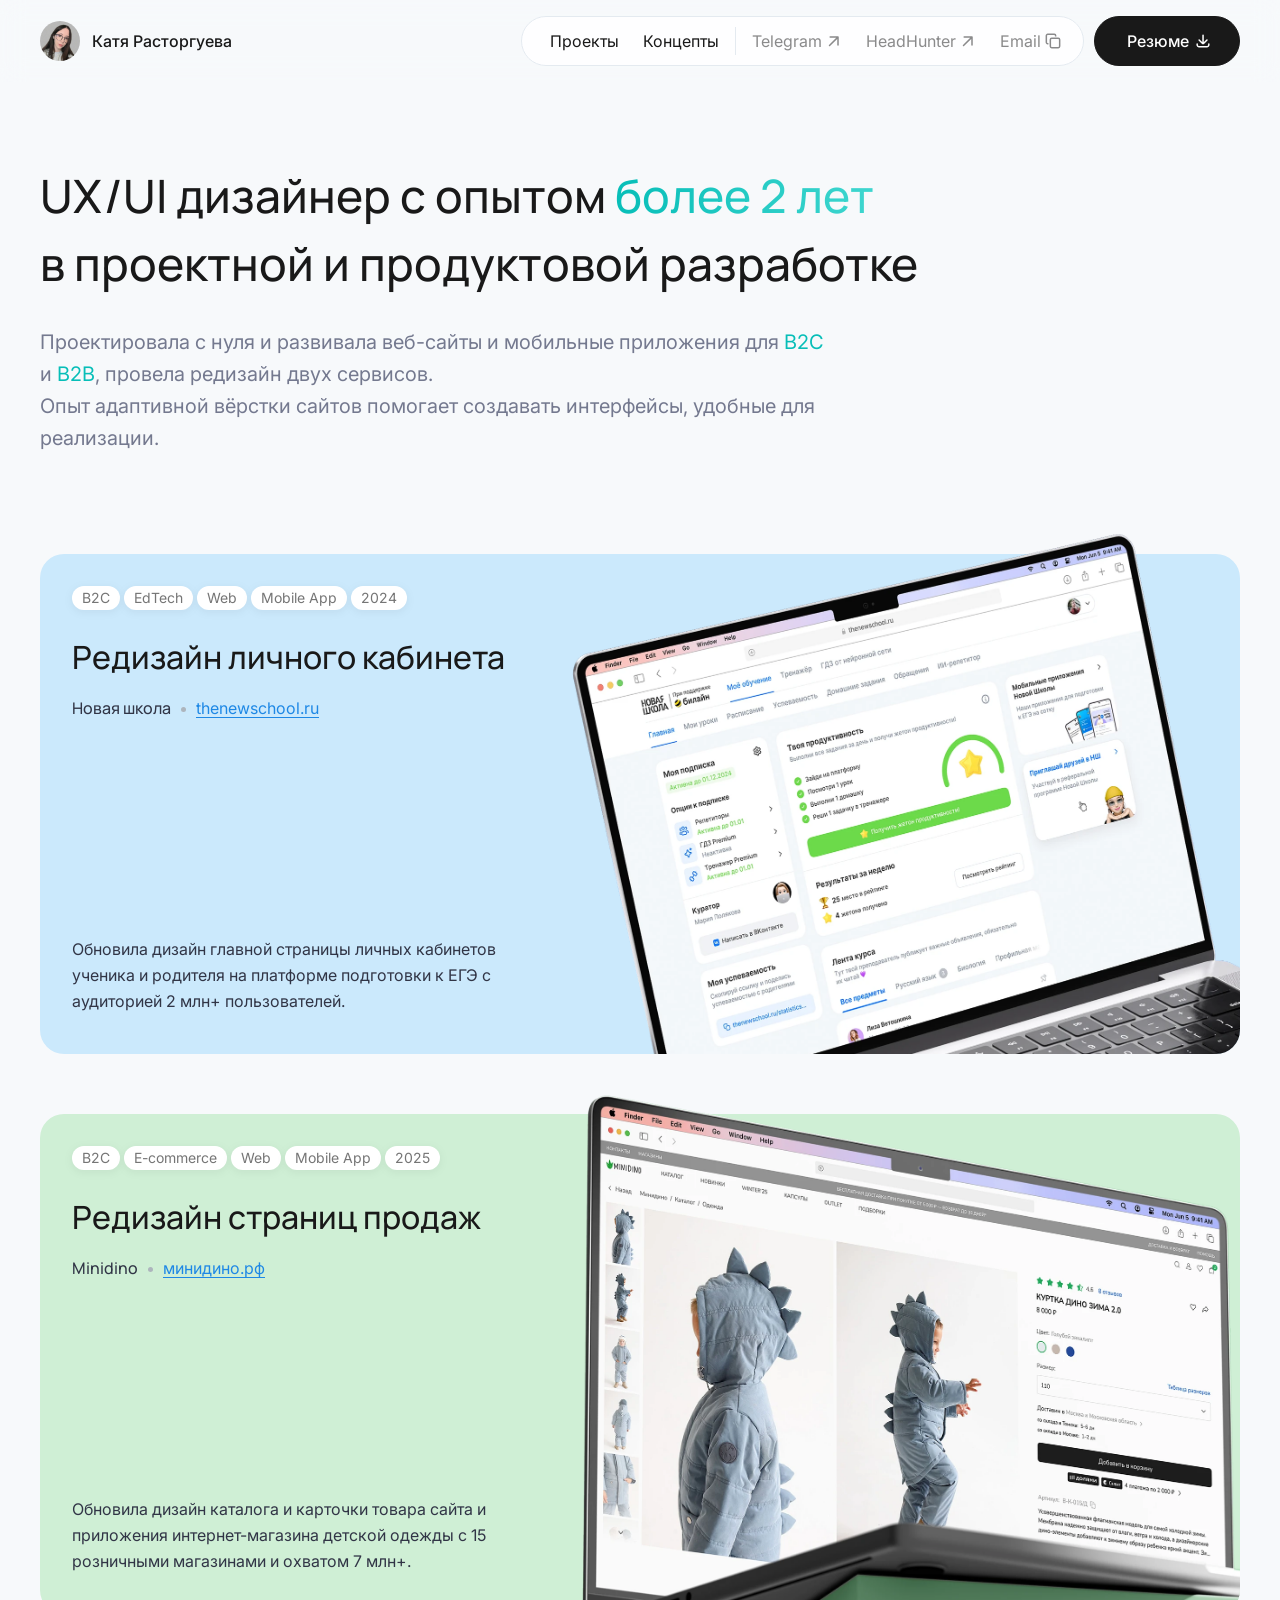
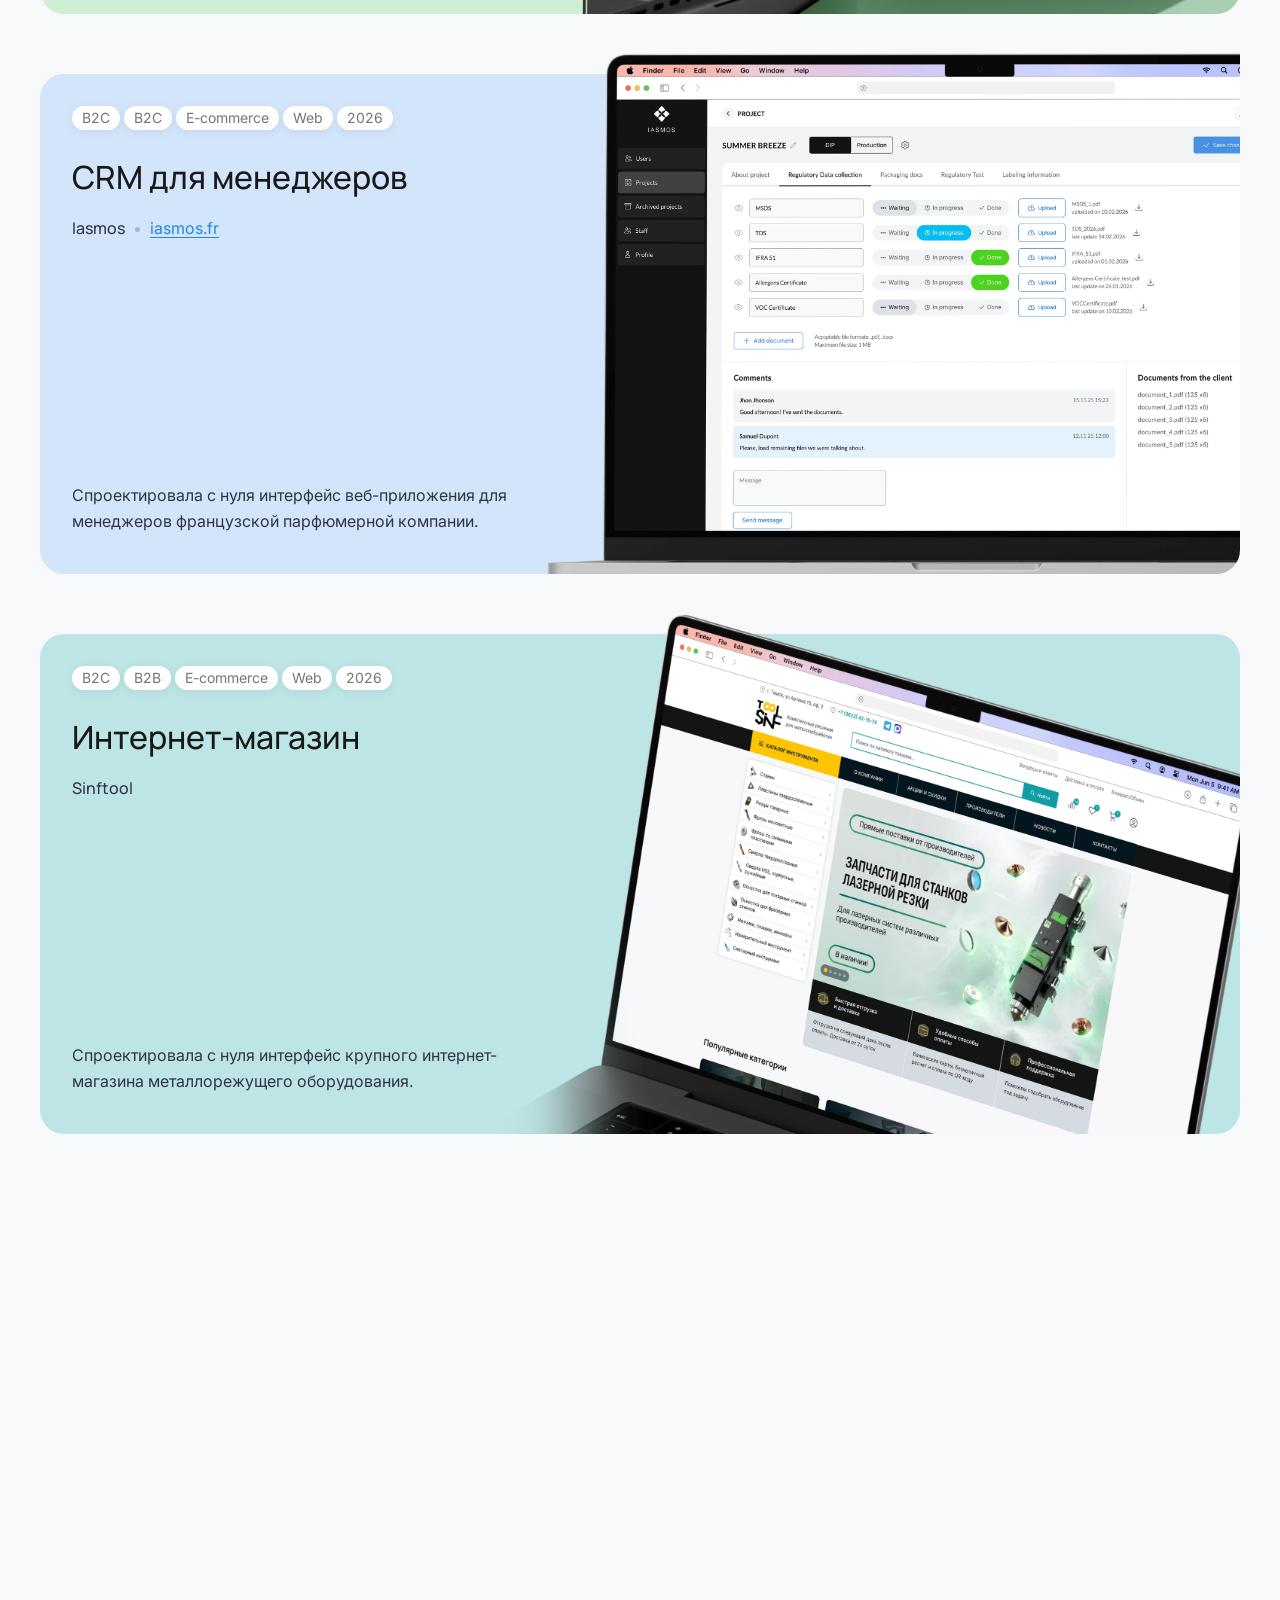
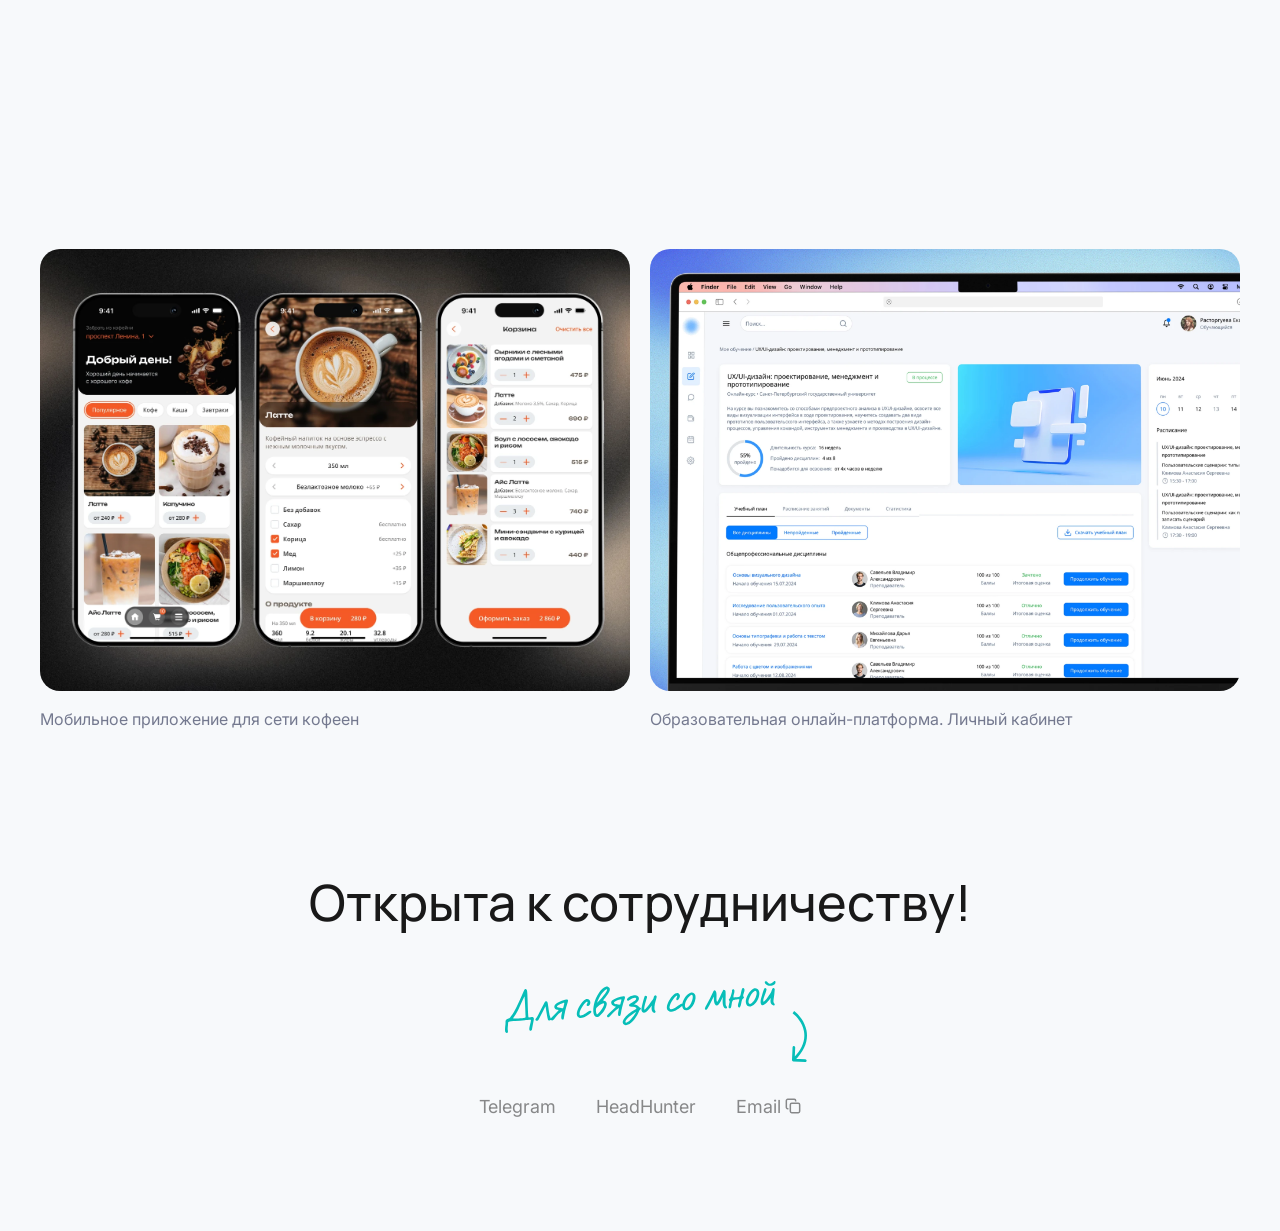
==== index.html @ 11cd832c "Портфолио" ====
<!DOCTYPE html>
<html lang="ru">
<head>
  <meta charset="UTF-8">
  <meta name="viewport" content="width=device-width, initial-scale=1">
  <title>Имя Фамилия — UX/UI дизайнер</title>
  <meta name="description" content="Портфолио UX/UI дизайнера: проекты и концепты.">
  <link rel="preconnect" href="https://fonts.googleapis.com">
  <link rel="preconnect" href="https://fonts.gstatic.com" crossorigin>
  <link href="https://fonts.googleapis.com/css2?family=Inter:wght@400;500&family=Manrope:wght@500&display=swap" rel="stylesheet">
  <link rel="stylesheet" href="styles.css">
</head>
<body>
  <header class="header">
    <div class="container header__inner">
      <a class="profile" href="#top">
        <img class="profile__avatar" src="assets/img/avatar.png" width="40" height="40" alt="">
        <span class="profile__name">Катя Расторгуева</span>
      </a>

      <div class="header__actions">
        <nav class="menu" id="site-menu" aria-label="Основное меню">
          <a class="menu__link is-active" href="#projects" data-section="projects">Проекты</a>
          <a class="menu__link" href="#concepts" data-section="concepts">Концепты</a>
          <img class="menu__divider" src="assets/icons/divider.svg" width="28" height="1" alt="">
          <a class="menu__link menu__link--ext" href="https://t.me/" target="_blank" rel="noopener">
            Telegram <img src="assets/icons/arrow-up-right.svg" width="16" height="16" alt="">
          </a>
          <a class="menu__link menu__link--ext" href="https://hh.ru/" target="_blank" rel="noopener">
            HeadHunter <img src="assets/icons/arrow-up-right.svg" width="16" height="16" alt="">
          </a>
          <button class="menu__link menu__link--ext" type="button" data-copy-email="hello@example.com" aria-label="Скопировать email">
            Email <img src="assets/icons/mail.svg" width="16" height="16" alt="">
          </button>
        </nav>

        <a class="button" href="https://disk.yandex.ru/i/RM1f1jxhlNV0Rg" download>
          Резюме <img class="button__icon" src="assets/icons/arrow-white.svg" width="16" height="16" alt="">
        </a>

        <button class="burger" type="button" aria-label="Открыть меню" aria-expanded="false" aria-controls="site-menu">
          <span class="burger__line"></span>
          <span class="burger__line"></span>
        </button>
      </div>
    </div>
  </header>

  <main id="top" class="container">
    <section class="about">
      <h1 class="about__title">
        <span class="line"><span class="line__inner">UX/UI дизайнер с опытом <span class="accent">более 2 лет</span></span></span>
        <span class="line"><span class="line__inner">в проектной и продуктовой разработке</span></span>
      </h1>
      <p class="about__text reveal" style="--delay: 450ms">
        Проектировала с нуля и развивала веб-сайты и мобильные приложения для <span class="accent">B2C</span> и <span class="accent">B2B</span>, провела редизайн двух сервисов.<br>
        Опыт адаптивной вёрстки сайтов помогает создавать интерфейсы, удобные для реализации.
      </p>
    </section>

    <section id="projects" class="projects" aria-label="Проекты">
      <a class="case reveal" href="case-new-school.html" style="--case-bg: #CBE9FC; --mock-w: 193.45%; --mock-h: 115.19%; --mock-l: -28.29%; --mock-t: -0.96%">
        <div class="case__info">
          <ul class="tags">
            <li>B2C</li><li>EdTech</li><li>Web</li><li>Mobile App</li><li>2024</li>
          </ul>
          <div class="case__head">
            <h2 class="case__title">Редизайн личного кабинета</h2>
            <p class="case__meta">
              <span class="case__client">Новая школа</span>
              <img src="assets/icons/dot.svg" width="5" height="24" alt="">
              <span class="case__link">thenewschool.ru</span>
            </p>
          </div>
          <p class="case__text">Обновила дизайн главной страницы личных кабинетов ученика и родителя на платформе подготовки к ЕГЭ с аудиторией 2&nbsp;млн+ пользователей.</p>
        </div>
        <div class="case__image">
          <div class="case__mockup">
            <img src="assets/img/card-1-mockup.webp" alt="Макет личного кабинета Новой школы" loading="lazy">
          </div>
        </div>
      </a>

      <a class="case reveal" href="case-minidino.html" style="--case-bg: #CFEFD5; --mock-w: 186.29%; --mock-h: 105.58%; --mock-l: -38.57%; --mock-t: -1.92%">
        <div class="case__info">
          <ul class="tags">
            <li>B2C</li><li>E-commerce</li><li>Web</li><li>Mobile App</li><li>2025</li>
          </ul>
          <div class="case__head">
            <h2 class="case__title">Редизайн страниц продаж</h2>
            <p class="case__meta">
              <span class="case__client">Minidino</span>
              <img src="assets/icons/dot.svg" width="5" height="24" alt="">
              <span class="case__link">минидино.рф</span>
            </p>
          </div>
          <p class="case__text">Обновила дизайн каталога и карточки товара сайта и приложения интернет-магазина детской одежды с 15 розничными магазинами и охватом 7&nbsp;млн+.</p>
        </div>
        <div class="case__image">
          <div class="case__mockup">
            <img src="assets/img/card-2-mockup.webp" alt="Макет карточки товара Minidino" loading="lazy">
          </div>
        </div>
      </a>

      <a class="case reveal" href="case-iasmos.html" style="--case-bg: #d3e5fa; --mock-w: 180.17%; --mock-h: 101.08%; --mock-l: -28.03%; --mock-t: -1.08%">
        <div class="case__info">
          <ul class="tags">
            <li>B2C</li><li>B2C</li><li>E-commerce</li><li>Web</li><li>2026</li>
          </ul>
          <div class="case__head">
            <h2 class="case__title">CRM для менеджеров</h2>
            <p class="case__meta">
              <span class="case__client">Iasmos</span>
              <img src="assets/icons/dot.svg" width="5" height="24" alt="">
              <span class="case__link">iasmos.fr</span>
            </p>
          </div>
          <p class="case__text">Спроектировала с нуля интерфейс веб-приложения для менеджеров французской парфюмерной компании.</p>
        </div>
        <div class="case__image">
          <div class="case__mockup">
            <img src="assets/img/card-4-mockup.webp" alt="Макет CRM Iasmos" loading="lazy">
          </div>
        </div>
      </a>

      <a class="case reveal" href="case-sinftool.html" style="--case-bg: #BDE5E5; --mock-w: 220.42%; --mock-h: 112.5%; --mock-l: -75.35%; --mock-t: -0.96%">
        <div class="case__info">
          <ul class="tags">
            <li>B2C</li><li>B2B</li><li>E-commerce</li><li>Web</li><li>2026</li>
          </ul>
          <div class="case__head">
            <h2 class="case__title">Интернет-магазин</h2>
            <p class="case__meta">
              <span class="case__client">Sinftool</span>
            </p>
          </div>
          <p class="case__text">Спроектировала с нуля интерфейс крупного интернет-магазина металлорежущего оборудования.</p>
        </div>
        <div class="case__image">
          <div class="case__mockup">
            <img src="assets/img/card-3-mockup.webp" alt="Макет интернет-магазина Sinftool" loading="lazy">
          </div>
        </div>
      </a>
    </section>

    <section id="concepts" class="concepts">
      <h2 class="concepts__title reveal">Концепты</h2>
      <div class="concepts__grid">
        <figure class="concept reveal">
          <button class="concept__image" type="button" aria-label="Открыть: Образовательная онлайн-платформа. Главная"><img src="assets/img/concept-1.webp" alt="" loading="lazy"></button>
          <figcaption>Образовательная онлайн-платформа. Главная</figcaption>
        </figure>
        <figure class="concept reveal" style="--delay: 120ms">
          <button class="concept__image" type="button" aria-label="Открыть: Мобильное приложение с рецептами и трекером приемов пищи"><img src="assets/img/concept-2.webp" alt="" loading="lazy"></button>
          <figcaption>Мобильное приложение с рецептами и трекером приемов пищи</figcaption>
        </figure>
        <figure class="concept reveal">
          <button class="concept__image" type="button" aria-label="Открыть: Мобильное приложение для сети кофеен"><img src="assets/img/concept-3.webp" alt="" loading="lazy"></button>
          <figcaption>Мобильное приложение для сети кофеен</figcaption>
        </figure>
        <figure class="concept reveal" style="--delay: 120ms">
          <button class="concept__image" type="button" aria-label="Открыть: Образовательная онлайн-платформа. Личный кабинет"><img src="assets/img/concept-4.webp" alt="" loading="lazy"></button>
          <figcaption>Образовательная онлайн-платформа. Личный кабинет</figcaption>
        </figure>
      </div>
    </section>
  </main>

  <footer class="footer container">
    <p class="footer__title reveal">Открыта к сотрудничеству!</p>
    <div class="footer__signature reveal">
      <img src="assets/icons/signature.svg" width="271" height="52" alt="Для связи со мной">
      <img class="footer__arrow" src="assets/icons/signature-arrow.svg" width="16" height="51" alt="">
    </div>
    <nav class="footer__menu reveal" aria-label="Контакты">
      <a class="menu__link" href="https://t.me/" target="_blank" rel="noopener">Telegram</a>
      <a class="menu__link" href="https://hh.ru/" target="_blank" rel="noopener">HeadHunter</a>
      <button class="menu__link" type="button" data-copy-email="hello@example.com" aria-label="Скопировать email">Email <img src="assets/icons/mail.svg" width="16" height="16" alt=""></button>
    </nav>
  </footer>

  <dialog class="lightbox" aria-label="Просмотр изображения">
    <button class="lightbox__close" type="button" aria-label="Закрыть">
      <svg width="20" height="20" viewBox="0 0 20 20" fill="none" aria-hidden="true">
        <path d="M4 4l12 12M16 4L4 16" stroke="currentColor" stroke-width="1.8" stroke-linecap="round"/>
      </svg>
    </button>
    <img class="lightbox__image" src="" alt="">
    <p class="lightbox__caption"></p>
  </dialog>

  <div class="toast" role="status" aria-live="polite">
    <svg class="toast__icon" width="20" height="20" viewBox="0 0 20 20" fill="none" aria-hidden="true">
      <circle cx="10" cy="10" r="9" fill="#07BEB8"/>
      <path d="M6 10.2l2.6 2.6L14 7.4" stroke="#fff" stroke-width="1.8" stroke-linecap="round" stroke-linejoin="round"/>
    </svg>
    <span class="toast__text">Email скопирован</span>
    <button class="toast__close" type="button" aria-label="Закрыть уведомление">
      <svg width="16" height="16" viewBox="0 0 20 20" fill="none" aria-hidden="true">
        <path d="M5 5l10 10M15 5L5 15" stroke="currentColor" stroke-width="1.8" stroke-linecap="round"/>
      </svg>
    </button>
  </div>

  <script src="script.js"></script>
</body>
</html>
---- styles.css ----
/* ---------- Tokens (from Figma variables) ---------- */
:root {
  --black: #191919;
  --gray-2: #e4eaf0;
  --gray-3: #74798f;
  --gray-10: #313546;
  --gray-101: #adb5bd;
  --white: #ffffff;
  --link: #1e88e5;
  --accent: #07beb8;
  --bg: #f7f9fb;

  --font-display: "Manrope", system-ui, sans-serif;
  --font-body: "Inter", system-ui, sans-serif;

  --container: 1200px;
  --gutter: 24px;
  --ease-out: cubic-bezier(0.22, 1, 0.36, 1);
}

/* ---------- Base ---------- */
*,
*::before,
*::after { box-sizing: border-box; }

html { scroll-behavior: smooth; scroll-padding-top: 96px; }

body {
  margin: 0;
  background: var(--bg);
  color: var(--black);
  font-family: var(--font-body);
  -webkit-font-smoothing: antialiased;
  overflow-x: hidden;
}

img { display: block; max-width: 100%; }
a { color: inherit; text-decoration: none; }
h1, h2, p, ul, figure { margin: 0; }
ul { padding: 0; list-style: none; }

.container {
  width: 100%;
  max-width: calc(var(--container) + var(--gutter) * 2);
  margin-inline: auto;
  padding-inline: var(--gutter);
}

.accent { color: var(--accent); }

/* ---------- Header ---------- */
.header {
  position: sticky;
  top: 0;
  z-index: 10;
  background: rgba(247, 249, 251, 0.35);
  backdrop-filter: blur(12px);
  -webkit-backdrop-filter: blur(12px);
  transition: background-color 0.3s ease;
  animation: fade-in 0.8s ease both;
}
.header.is-scrolled {
  background: rgba(247, 249, 251, 0.75);
}

.header__inner {
  position: relative;
  display: flex;
  align-items: center;
  justify-content: space-between;
  padding-block: 16px;
}

.profile {
  display: flex;
  align-items: center;
  gap: 12px;
}
.profile__avatar {
  width: 40px;
  height: 40px;
  border-radius: 50%;
}
.profile__name {
  font-weight: 500;
  font-size: 16px;
  line-height: 20px;
  white-space: nowrap;
}

.header__actions {
  display: flex;
  align-items: center;
  gap: 10px;
}

.menu {
  position: relative;
  display: flex;
  align-items: center;
  height: 50px;
  padding: 0 10px 0 16px;
  background: rgba(255, 255, 255, 0.9);
  border: 1px solid var(--gray-2);
  border-radius: 25px;
}

.menu__link {
  position: relative;
  display: flex;
  align-items: center;
  gap: 4px;
  height: 50px;
  padding-inline: 12px;
  font-size: 16px;
  line-height: 20px;
  white-space: nowrap;
  opacity: 0.5;
  transition: opacity 0.25s ease;
}
button.menu__link {
  border: 0;
  background: none;
  font: inherit;
  color: inherit;
  cursor: pointer;
}

.menu__link:hover,
.menu__link:focus-visible,
.menu__link.is-active { opacity: 1; }

.menu__link img { transition: transform 0.3s var(--ease-out); }
.menu__link--ext:hover img { transform: translate(2px, -2px); }

.menu__divider {
  width: 1px;
  height: 28px;
  object-fit: fill;
  background: var(--gray-2);
  margin-inline: 4px;
}

.button {
  display: inline-flex;
  align-items: center;
  justify-content: center;
  gap: 6px;
  padding: 14px 28px 14px 32px;
  border: 1px solid var(--black);
  border-radius: 25px;
  background: var(--black);
  color: var(--white);
  font-weight: 500;
  font-size: 16px;
  line-height: 20px;
  white-space: nowrap;
  transition: transform 0.3s var(--ease-out), box-shadow 0.3s ease;
}
.button:hover {
  transform: translateY(-2px);
  box-shadow: 0 10px 24px -10px rgba(25, 25, 25, 0.55);
}
.button:active { transform: translateY(0) scale(0.98); }
.button:hover .button__icon { animation: nudge 0.8s var(--ease-out) infinite; }

@keyframes nudge {
  0%, 100% { transform: translateY(0); }
  50%      { transform: translateY(3px); }
}

/* ---------- About ---------- */
.about {
  display: flex;
  flex-direction: column;
  gap: 28px;
  padding: 80px 0 100px;
}

.about__title {
  font-family: var(--font-display);
  font-weight: 500;
  font-size: 46px;
  line-height: 68px;
}

/* Line-by-line fade in */
.line { display: block; }
.line__inner {
  display: inline-block;
  animation: fade-in 1s ease both;
}
.line:nth-child(1) .line__inner { animation-delay: 0.15s; }
.line:nth-child(2) .line__inner { animation-delay: 0.3s; }

.about__title .accent {
  background: linear-gradient(90deg, var(--accent), #3fd6cf, var(--accent));
  background-size: 200% 100%;
  -webkit-background-clip: text;
  background-clip: text;
  color: transparent;
  animation: shimmer 4s linear infinite;
}

@keyframes shimmer {
  to { background-position: -200% 0; }
}

.about__text {
  max-width: 800px;
  font-size: 20px;
  line-height: 32px;
  color: var(--gray-3);
}

/* ---------- Scroll reveal ---------- */
.reveal {
  opacity: 0;
  transition: opacity 0.9s ease var(--delay, 0ms);
}
.reveal.is-visible { opacity: 1; }

/* ---------- Project cases ---------- */
.projects {
  display: flex;
  flex-direction: column;
  gap: 60px;
  padding-bottom: 120px;
}

.case {
  position: relative;
  display: flex;
  min-height: 500px;
  border-radius: 24px;
  background: var(--case-bg, var(--white));
  isolation: isolate;
}

/* White veil over the background on hover; the mockup sits above it */
.case::after {
  content: "";
  position: absolute;
  inset: 0;
  z-index: -1;
  border-radius: 24px;
  background: var(--white);
  opacity: 0;
  transition: opacity 0.4s ease;
  pointer-events: none;
}
.case:hover::after { opacity: 0.3; }

.case__info {
  display: flex;
  flex-direction: column;
  gap: 24px;
  flex: 0 0 500px;
  padding: 32px 32px 40px;
}

.tags {
  display: flex;
  flex-wrap: wrap;
  gap: 4px;
}
.tags li {
  padding: 4px 10px;
  border-radius: 13px;
  background: var(--white);
  filter: drop-shadow(0 2px 4px rgba(25, 25, 25, 0.06));
  font-size: 14px;
  line-height: 16px;
  color: rgba(25, 25, 25, 0.6);
  white-space: nowrap;
  opacity: 0;
  transition: opacity 0.5s ease;
}
.case.is-visible .tags li { opacity: 1; }
.case.is-visible .tags li:nth-child(1) { transition-delay: 0.25s; }
.case.is-visible .tags li:nth-child(2) { transition-delay: 0.31s; }
.case.is-visible .tags li:nth-child(3) { transition-delay: 0.37s; }
.case.is-visible .tags li:nth-child(4) { transition-delay: 0.43s; }
.case.is-visible .tags li:nth-child(5) { transition-delay: 0.49s; }

.case__head {
  display: flex;
  flex-direction: column;
  gap: 16px;
  flex: 1;
}

.case__title {
  font-family: var(--font-display);
  font-weight: 500;
  font-size: 32px;
  line-height: 46px;
}

.case__meta {
  display: flex;
  align-items: center;
  gap: 10px;
  height: 24px;
  font-size: 16px;
  line-height: 24px;
}
.case__client {
  font-family: var(--font-display);
  font-weight: 500;
  color: var(--gray-10);
}
.case__link {
  color: var(--link);
  text-decoration: underline;
  text-underline-position: from-font;
}
.case__link--muted {
  color: var(--black);
  opacity: 0.5;
}

.case__text {
  font-size: 16px;
  line-height: 26px;
  color: var(--gray-10);
}

/* Clip only at the card's right and bottom edges (with its rounded corner),
   so the mockup can still rise above the top edge on hover */
.case__image {
  position: relative;
  flex: 1;
  min-width: 0;
  clip-path: inset(-200px 0 0 -500px round 0 0 24px 0);
}

/* The mockup is 20px taller than the card, so it pokes out of the top edge */
.case__mockup {
  position: absolute;
  bottom: 0;
  left: 50%;
  width: 700px;
  height: 520px;
  transform: translateX(-50%);
  transform-origin: bottom center;
  transition: transform 0.7s var(--ease-out);
}
.case__mockup img {
  position: absolute;
  width: var(--mock-w);
  height: var(--mock-h);
  left: var(--mock-l);
  top: var(--mock-t);
  max-width: none;
  opacity: 0;
  transition: opacity 0.9s ease 0.15s;
}
.case.is-visible .case__mockup img { opacity: 1; }

a.case { cursor: pointer; }
a.case:hover .case__mockup { transform: translateX(-50%) translateY(-10px) scale(1.02); }
.case__link:not(.case__link--muted) { transition: opacity 0.2s ease; }
.case__link:not(.case__link--muted):hover { opacity: 0.6; }
.case:focus-visible { outline: 2px solid var(--accent); outline-offset: 4px; }


/* ---------- Concepts ---------- */
.concepts {
  display: flex;
  flex-direction: column;
  gap: 40px;
  padding-bottom: 140px;
}

.concepts__title {
  font-family: var(--font-display);
  font-weight: 500;
  font-size: 32px;
  line-height: 40px;
}

.concepts__grid {
  display: grid;
  grid-template-columns: repeat(2, 1fr);
  gap: 32px 20px;
}

.concept {
  display: flex;
  flex-direction: column;
  gap: 16px;
}

.concept__image {
  display: block;
  width: 100%;
  aspect-ratio: 4 / 3;
  padding: 0;
  border: 0;
  overflow: hidden;
  border-radius: 20px;
  background: var(--gray-2);
  cursor: zoom-in;
  transition: transform 0.6s var(--ease-out), box-shadow 0.6s var(--ease-out);
}
.concept__image:hover {
  transform: scale(1.03);
  box-shadow: 0 24px 48px -24px rgba(25, 25, 25, 0.3);
}
.concept__image:focus-visible { outline: 2px solid var(--accent); outline-offset: 4px; }
.concept__image img {
  width: 100%;
  height: 100%;
  object-fit: cover;
}

.concept figcaption {
  font-size: 16px;
  line-height: 24px;
  color: var(--gray-3);
}

/* ---------- Case page ---------- */
.case-page { padding: 40px var(--gutter) 140px; }

/* Hero: same background + mockup as the project card; the mockup is 20px
   taller than the frame and rises above its top edge */
.case-hero {
  position: relative;
  aspect-ratio: 1200 / 640;
  border-radius: 24px;
  isolation: isolate;
}
.case-hero__bg {
  position: absolute;
  inset: 0;
  width: 100%;
  height: 100%;
  object-fit: cover;
  object-position: bottom;
  border-radius: 24px;
  z-index: -1;
}
.case-hero__mockup {
  position: absolute;
  inset: auto 0 0;
  height: 103.125%; /* 660 / 640 */
  clip-path: inset(-200px 0 0 0 round 0 0 24px 24px);
}
/* Crop of the mockup inside the frame; set per case via inline custom properties */
.case-hero__mockup img {
  position: absolute;
  width: var(--hero-w, 134.51%);
  height: var(--hero-h, 108.18%);
  left: var(--hero-l, -10.56%);
  top: var(--hero-t, -0.91%);
  max-width: none;
  animation: fade-in 1s ease 0.2s both;
}

/* Back button sits in a notch cut out of the hero's bottom-left corner */
.case-hero__back {
  position: absolute;
  left: 0;
  bottom: 0;
  display: grid;
  place-items: center;
  width: 60px;
  height: 60px;
  border-top-right-radius: 24px;
  background: var(--bg);
}
.case-hero__back > img:first-child { transition: transform 0.3s var(--ease-out); }
.case-hero__back:hover > img:first-child { transform: translateX(-4px); }
.case-hero__back:focus-visible { outline: 2px solid var(--accent); outline-offset: -4px; }
.case-hero__corner { position: absolute; }
.case-hero__corner--top { left: 0; bottom: 100%; }
.case-hero__corner--right { left: 100%; bottom: 0; }

/* Two-column text rows: 400px aside + content */
.case-row {
  display: flex;
  gap: 40px;
  align-items: flex-start;
  padding-bottom: 80px;
}
.case-row--intro { padding: 80px 0 120px; }

.case-row__aside {
  display: flex;
  flex-direction: column;
  gap: 24px;
  flex: 0 0 400px;
}
.case-row__body {
  display: flex;
  flex-direction: column;
  gap: 24px;
  flex: 1;
  min-width: 0;
}

.case-intro__title {
  font-family: var(--font-display);
  font-weight: 500;
  font-size: 42px;
  line-height: 42px;
}
.case-intro__title--long { line-height: 50px; }
.case-intro__link {
  align-self: flex-start;
  font-size: 18px;
  line-height: 32px;
  color: var(--link);
  text-decoration: underline;
  text-underline-position: from-font;
  transition: opacity 0.2s ease;
}
.case-intro__link:hover { opacity: 0.6; }
.case-intro__meta {
  font-size: 18px;
  line-height: 32px;
  color: var(--gray-3);
}

.case-row__title {
  font-family: var(--font-display);
  font-weight: 500;
  font-size: 28px;
  line-height: 36px;
}

.case-row__body h3 {
  margin: 0;
  font-weight: 600;
  font-size: 20px;
  line-height: 32px;
}

.case-text {
  display: flex;
  flex-direction: column;
  gap: 10px;
  font-size: 18px;
  line-height: 30px;
}
.case-text ul {
  padding-left: 27px;
  list-style: disc;
}

/* Screenshots */
.case-gallery {
  display: flex;
  flex-direction: column;
  gap: 20px;
  padding-bottom: 100px;
}
.case-gallery--last { padding-bottom: 0; }
.case-gallery__pair {
  display: grid;
  grid-template-columns: repeat(2, 1fr);
  gap: 20px;
}

.case-shot {
  display: block;
  width: 100%;
  aspect-ratio: var(--ratio, 1 / 1);
  padding: 0;
  border: 0;
  overflow: hidden;
  border-radius: 20px;
  background: var(--gray-2);
  cursor: zoom-in;
}
.case-shot--wide { border-radius: 24px; }
.case-shot img {
  width: 100%;
  height: 100%;
  object-fit: cover;
  transition: transform 0.8s var(--ease-out);
}
.case-shot:hover img { transform: scale(1.02); }
.case-shot:focus-visible { outline: 2px solid var(--accent); outline-offset: 4px; }

/* ---------- Lightbox ---------- */
.lightbox {
  width: 100vw;
  height: 100vh;
  max-width: none;
  max-height: none;
  margin: 0;
  padding: 72px 24px 40px;
  border: 0;
  background: transparent;
  display: flex;
  flex-direction: column;
  align-items: center;
  justify-content: center;
  gap: 16px;
  opacity: 0;
  transition: opacity 0.3s ease;
}
.lightbox:not([open]) { display: none; }
.lightbox.is-open { opacity: 1; }
.lightbox::backdrop { background: rgba(15, 17, 22, 0.85); }

.lightbox__image {
  max-width: min(1400px, 100%);
  max-height: calc(100% - 40px);
  object-fit: contain;
  border-radius: 16px;
  transform: scale(0.94);
  transition: transform 0.4s var(--ease-out);
}
.lightbox.is-open .lightbox__image { transform: none; }

.lightbox__caption:empty { display: none; }
.lightbox__caption {
  font-size: 16px;
  line-height: 24px;
  color: rgba(255, 255, 255, 0.7);
  text-align: center;
}

.lightbox__close {
  position: absolute;
  top: 20px;
  right: 20px;
  display: grid;
  place-items: center;
  width: 44px;
  height: 44px;
  border: 0;
  border-radius: 50%;
  background: rgba(255, 255, 255, 0.12);
  color: var(--white);
  cursor: pointer;
  transition: background-color 0.2s ease, transform 0.3s var(--ease-out);
}
.lightbox__close:hover { background: rgba(255, 255, 255, 0.24); transform: rotate(90deg); }
.lightbox__close:focus-visible { outline: 2px solid var(--white); outline-offset: 2px; }

/* ---------- Toast ---------- */
.toast {
  position: fixed;
  left: 50%;
  bottom: 32px;
  z-index: 20;
  display: flex;
  align-items: center;
  gap: 10px;
  padding: 10px 10px 10px 16px;
  border-radius: 28px;
  background: rgba(25, 25, 25, 0.8);
  backdrop-filter: blur(12px);
  -webkit-backdrop-filter: blur(12px);
  color: var(--white);
  font-size: 16px;
  line-height: 20px;
  white-space: nowrap;
  box-shadow: 0 12px 32px -12px rgba(25, 25, 25, 0.5);
  opacity: 0;
  visibility: hidden;
  transform: translate(-50%, 24px);
  transition: opacity 0.3s ease, transform 0.4s var(--ease-out), visibility 0s linear 0.4s;
}
.toast.is-visible {
  opacity: 1;
  visibility: visible;
  transform: translate(-50%, 0);
  transition: opacity 0.3s ease, transform 0.4s var(--ease-out), visibility 0s;
}
.toast__icon { flex: none; }
.toast__close {
  display: grid;
  place-items: center;
  width: 28px;
  height: 28px;
  margin-left: 6px;
  padding: 0;
  border: 0;
  border-radius: 50%;
  background: rgba(255, 255, 255, 0.12);
  color: var(--white);
  cursor: pointer;
  transition: background-color 0.2s ease;
}
.toast__close:hover { background: rgba(255, 255, 255, 0.24); }
.toast__close:focus-visible { outline: 2px solid var(--white); outline-offset: 2px; }

/* ---------- Footer ---------- */
.footer {
  display: flex;
  flex-direction: column;
  align-items: center;
  gap: 48px;
  padding-bottom: 100px;
}

.footer__title {
  font-family: var(--font-display);
  font-weight: 500;
  font-size: 50px;
  line-height: 62px;
  text-align: center;
}

.footer__signature {
  position: relative;
  width: 271px;
  height: 52px;
}
.footer__signature > img:first-child {
  width: 271px;
  height: 52px;
  clip-path: inset(0 100% 0 0);
  transition: clip-path 1.6s cubic-bezier(0.65, 0, 0.35, 1) 0.3s;
}
.footer__signature.is-visible > img:first-child { clip-path: inset(0 0 0 0); }

.footer__arrow {
  position: absolute;
  left: 287px;
  top: 30px;
  width: 15.8px;
  height: 51.1px;
  opacity: 0;
  transition: opacity 0.4s ease 1.7s;
}
.footer__signature.is-visible .footer__arrow {
  opacity: 1;
  animation: bob 1.8s ease-in-out 2.1s infinite;
}

@keyframes bob {
  0%, 100% { transform: translateY(0); }
  50%      { transform: translateY(5px); }
}

.footer__menu {
  display: flex;
  align-items: center;
}
.footer__menu .menu__link {
  padding-inline: 20px;
  font-size: 18px;
  line-height: 17px;
}

/* ---------- Responsive ---------- */
/* ---------- Burger menu ---------- */
.burger { display: none; }

@media (max-width: 1100px) {
  .burger {
    position: relative;
    display: block;
    flex: none;
    width: 50px;
    height: 50px;
    padding: 0;
    border: 1px solid var(--gray-2);
    border-radius: 50%;
    background: rgba(255, 255, 255, 0.9);
    cursor: pointer;
    transition: border-color 0.2s ease;
  }
  .burger:hover { border-color: var(--gray-101); }
  .burger:focus-visible { outline: 2px solid var(--accent); outline-offset: 2px; }

  .burger__line {
    position: absolute;
    left: 15px;
    width: 18px;
    height: 1.6px;
    border-radius: 1px;
    background: var(--black);
    transition: transform 0.35s var(--ease-out);
  }
  .burger__line:nth-child(1) { top: 20px; }
  .burger__line:nth-child(2) { top: 27px; }
  .burger[aria-expanded="true"] .burger__line:nth-child(1) { transform: translateY(3.5px) rotate(45deg); }
  .burger[aria-expanded="true"] .burger__line:nth-child(2) { transform: translateY(-3.5px) rotate(-45deg); }

  /* The desktop menu turns into a dropdown panel under the header */
  .menu {
    position: absolute;
    top: calc(100% - 6px);
    right: var(--gutter);
    flex-direction: column;
    align-items: stretch;
    width: 300px;
    height: auto;
    padding: 8px;
    border-radius: 20px;
    background: var(--white);
    box-shadow: 0 20px 40px -16px rgba(25, 25, 25, 0.18);
    opacity: 0;
    visibility: hidden;
    transform: translateY(-8px) scale(0.98);
    transform-origin: top right;
    transition: opacity 0.25s ease, transform 0.35s var(--ease-out), visibility 0s linear 0.35s;
  }
  .menu.is-open {
    opacity: 1;
    visibility: visible;
    transform: none;
    transition: opacity 0.25s ease, transform 0.35s var(--ease-out), visibility 0s;
  }

  .menu__link {
    justify-content: space-between;
    width: 100%;
    height: 48px;
    padding-inline: 12px;
    border-radius: 12px;
    font-size: 17px;
  }

  .menu__divider {
    width: auto;
    height: 1px;
    margin: 6px 12px;
  }
}

@media (max-width: 960px) {
  .case { flex-direction: column; min-height: 0; }
  /* White veil over the background on hover; the mockup sits above it */
.case::after {
  content: "";
  position: absolute;
  inset: 0;
  z-index: -1;
  border-radius: 24px;
  background: var(--white);
  opacity: 0;
  transition: opacity 0.4s ease;
  pointer-events: none;
}
.case:hover::after { opacity: 0.3; }

.case__info { flex: none; }
  .case__image { overflow: hidden; border-radius: 0 0 24px 24px; clip-path: none; }
  /* Keep the 700×520 frame proportions so the image crop matches Figma */
  .case__mockup {
    position: relative;
    left: auto;
    width: 100%;
    max-width: 700px;
    height: auto;
    aspect-ratio: 700 / 520;
    margin-inline: auto;
    border-radius: 0 0 24px 24px;
    transform: none;
  }
  a.case:hover .case__mockup { transform: translateY(-6px); }
}

@media (max-width: 960px) {
  .case-row { flex-direction: column; gap: 24px; }
  .case-row__aside { flex: none; width: 100%; }
  .case-row--intro { padding: 56px 0 80px; }
}

@media (max-width: 720px) {
  .case-page { padding-top: 16px; padding-bottom: 80px; }
  .case-hero__back { width: 48px; height: 48px; border-top-right-radius: 18px; }
  .case-hero__corner { width: 10px; height: 10px; }
  .case-row { padding-bottom: 56px; }
  .case-row--intro { padding: 40px 0 64px; }
  .case-row__aside { gap: 12px; }
  .case-row__body { gap: 16px; }
  .case-intro__title { font-size: 34px; line-height: 38px; }
  .case-intro__title--long { line-height: 42px; }
  .case-row__title { font-size: 24px; line-height: 32px; }
  .case-row__body h3 { font-size: 18px; line-height: 28px; }
  .case-text { font-size: 16px; line-height: 26px; }
  .case-gallery { gap: 12px; padding-bottom: 64px; }
  .case-gallery__pair { grid-template-columns: 1fr; gap: 12px; }
  .case-shot, .case-shot--wide { border-radius: 16px; }

  :root { --gutter: 16px; }
  .header__inner { gap: 12px; }
  .menu { width: calc(100% - var(--gutter) * 2); }
  .button { padding: 12px 20px 12px 24px; }

  .about { padding: 48px 0 64px; gap: 20px; }
  .about__title { font-size: 30px; line-height: 40px; }
  .line, .line__inner { display: inline; }
  .about__text { font-size: 17px; line-height: 27px; }
  .about__text br { display: none; }

  .projects { gap: 32px; padding-bottom: 72px; }
  /* White veil over the background on hover; the mockup sits above it */
.case::after {
  content: "";
  position: absolute;
  inset: 0;
  z-index: -1;
  border-radius: 24px;
  background: var(--white);
  opacity: 0;
  transition: opacity 0.4s ease;
  pointer-events: none;
}
.case:hover::after { opacity: 0.3; }

.case__info { padding: 24px 20px 28px; gap: 20px; }
  .case__title { font-size: 26px; line-height: 34px; }
  .case__image { height: 240px; }

  .concepts { gap: 24px; padding-bottom: 80px; }
  .concepts__title { font-size: 26px; line-height: 34px; }
  .concepts__grid { grid-template-columns: 1fr; gap: 28px; }

  .footer { gap: 36px; padding-bottom: 64px; }
  .footer__title { font-size: 32px; line-height: 40px; }
  .footer__menu .menu__link { padding-inline: 12px; font-size: 16px; }
  .toast { bottom: 20px; }
}

@media (max-width: 480px) {
  .profile { min-width: 0; gap: 10px; }
  .profile__avatar { flex: none; }
  .profile__name { white-space: normal; font-size: 15px; line-height: 18px; }
  .header__actions { gap: 8px; flex: none; }
  .button { gap: 4px; padding: 12px 16px; font-size: 15px; }
}

@keyframes fade-in {
  from { opacity: 0; }
  to   { opacity: 1; }
}

/* ---------- Reduced motion ---------- */
@media (prefers-reduced-motion: reduce) {
  html { scroll-behavior: auto; }
  *,
  *::before,
  *::after {
    animation-duration: 0.01ms !important;
    animation-iteration-count: 1 !important;
    transition-duration: 0.01ms !important;
    transition-delay: 0s !important;
  }
  .case-hero__mockup img { animation: none; }
  .reveal,
  .tags li,
  .case__mockup img { opacity: 1; transform: none; }
  .footer__signature > img:first-child { clip-path: none; }
  .footer__arrow { opacity: 1; }
}
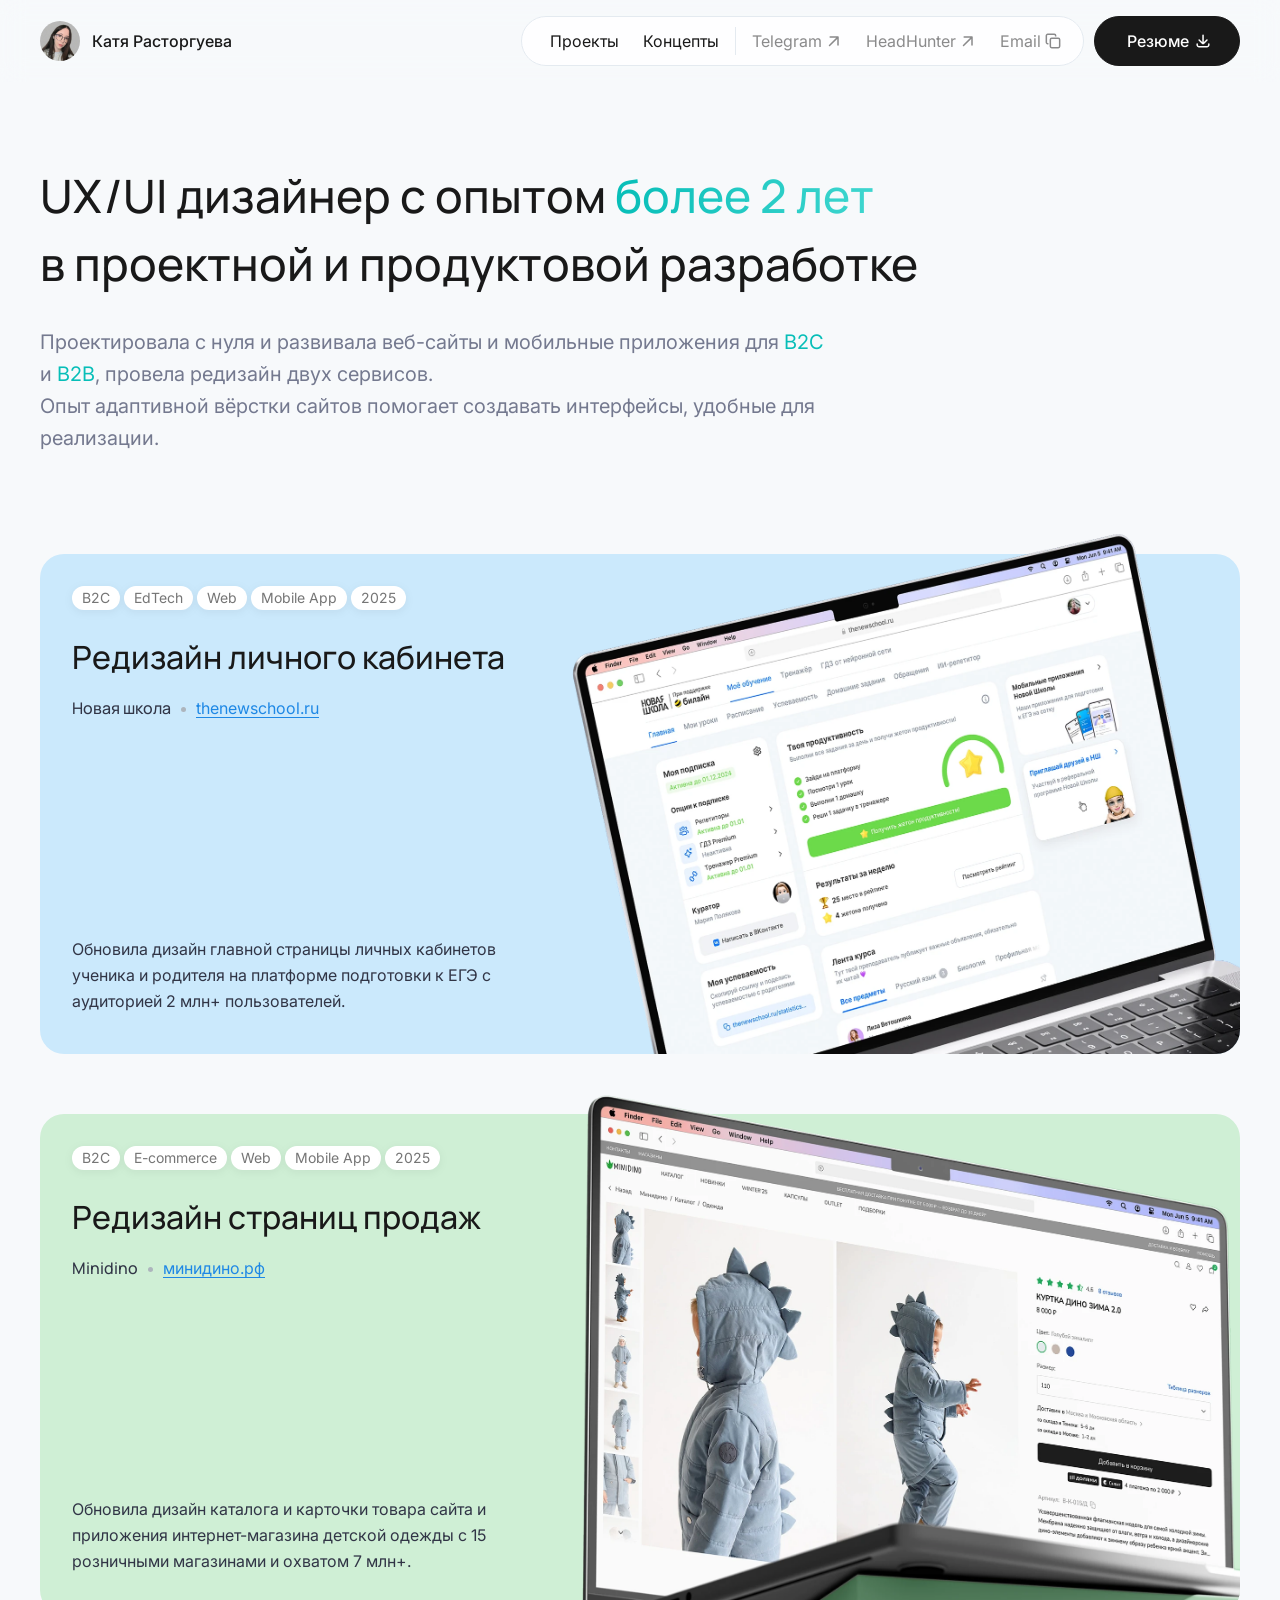
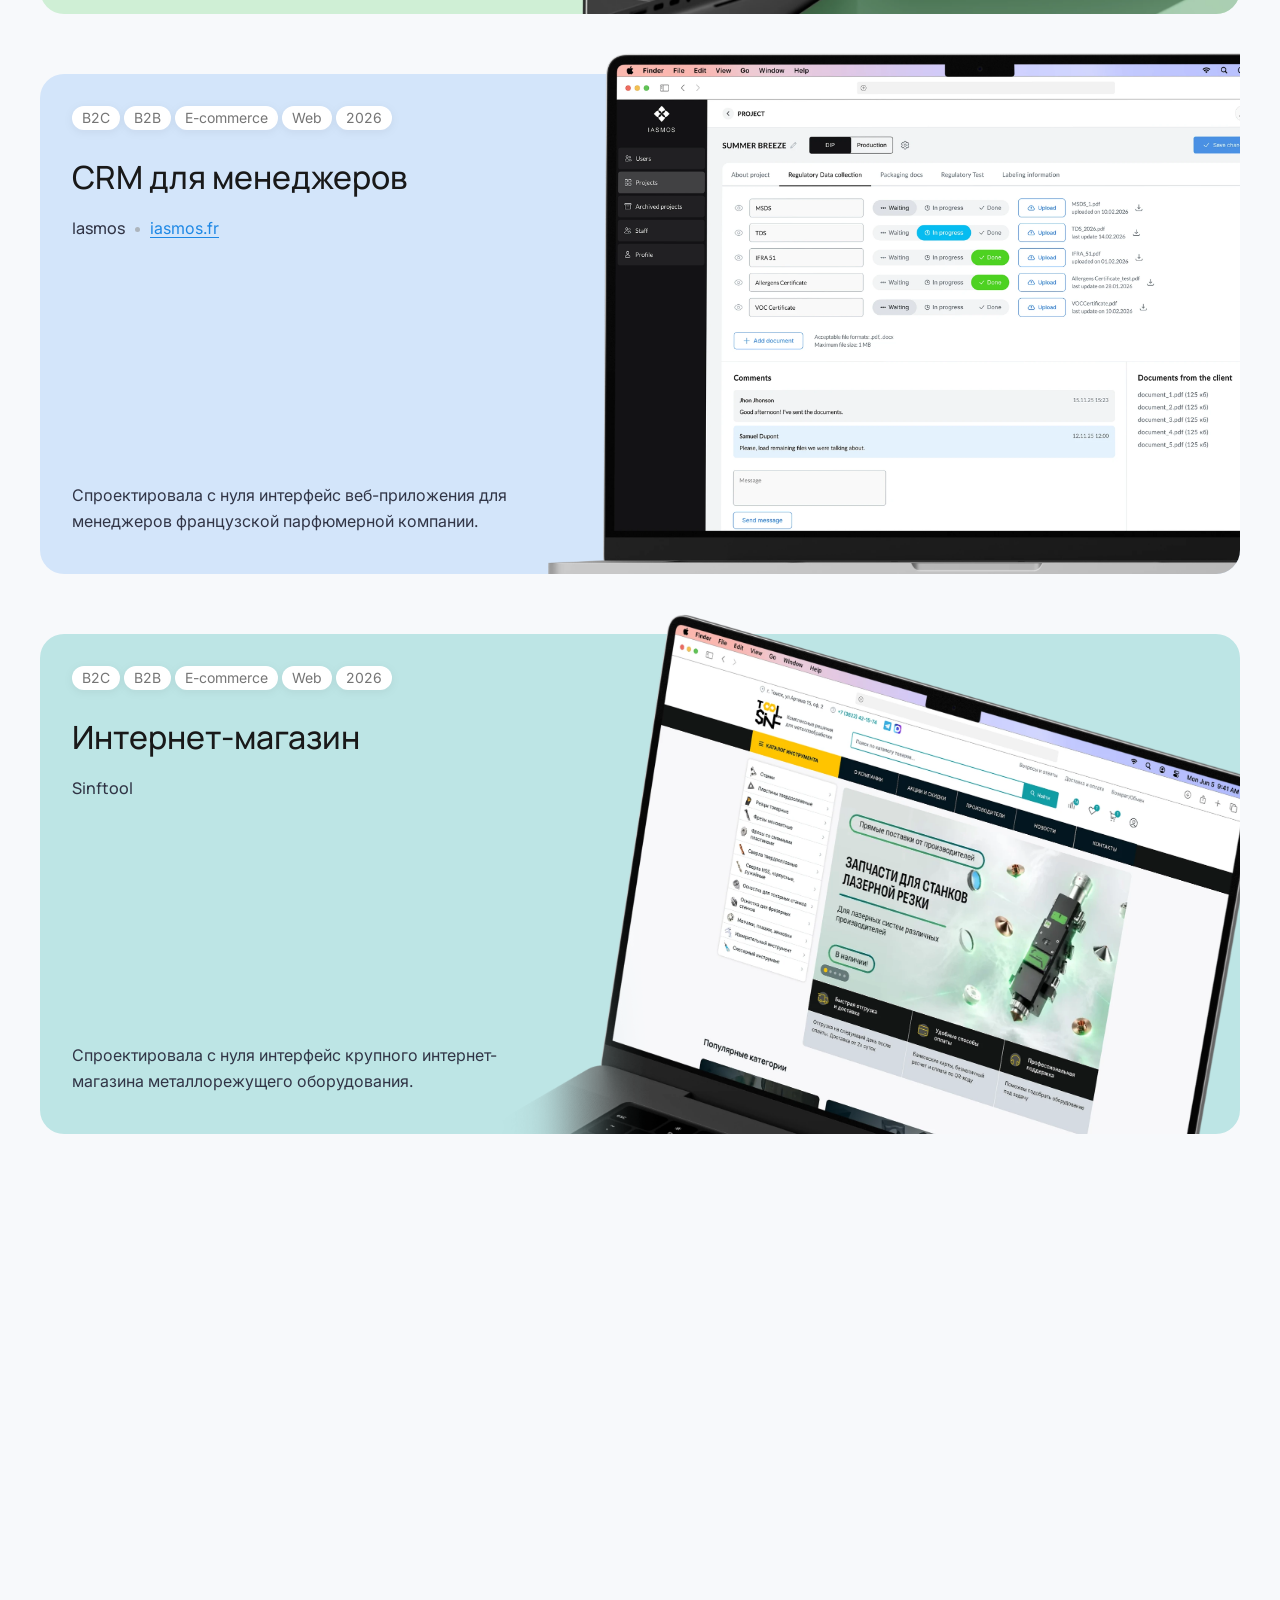
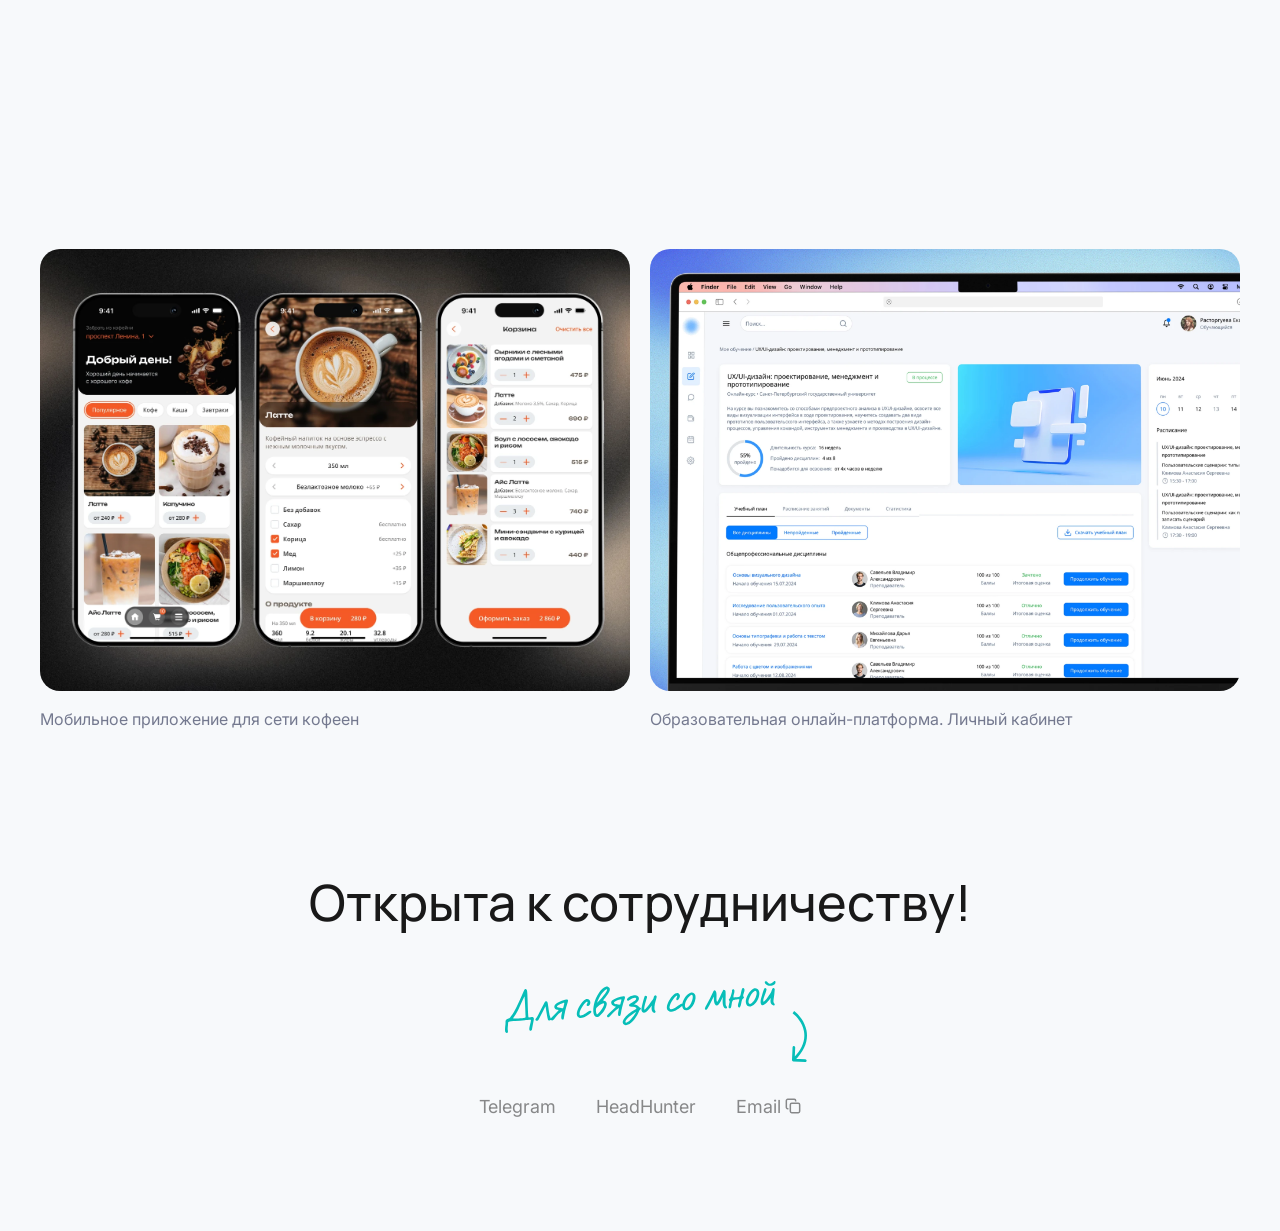
==== commit fb9ded4d: "Правки" ====
--- a/index.html
+++ b/index.html
@@ -3,7 +3,7 @@
 <head>
   <meta charset="UTF-8">
   <meta name="viewport" content="width=device-width, initial-scale=1">
-  <title>Имя Фамилия — UX/UI дизайнер</title>
+  <title>Катя Расторгуева — UX/UI дизайнер</title>
   <meta name="description" content="Портфолио UX/UI дизайнера: проекты и концепты.">
   <link rel="preconnect" href="https://fonts.googleapis.com">
   <link rel="preconnect" href="https://fonts.gstatic.com" crossorigin>
@@ -23,18 +23,18 @@
           <a class="menu__link is-active" href="#projects" data-section="projects">Проекты</a>
           <a class="menu__link" href="#concepts" data-section="concepts">Концепты</a>
           <img class="menu__divider" src="assets/icons/divider.svg" width="28" height="1" alt="">
-          <a class="menu__link menu__link--ext" href="https://t.me/" target="_blank" rel="noopener">
+          <a class="menu__link menu__link--ext" href="https://t.me/r_ekaterina2415" target="_blank" rel="noopener">
             Telegram <img src="assets/icons/arrow-up-right.svg" width="16" height="16" alt="">
           </a>
-          <a class="menu__link menu__link--ext" href="https://hh.ru/" target="_blank" rel="noopener">
+          <a class="menu__link menu__link--ext" href="https://tomsk.hh.ru/resume/f0d37228ff0dd548300039ed1f62696d5a6b4d?hhtmFrom=profile" target="_blank" rel="noopener">
             HeadHunter <img src="assets/icons/arrow-up-right.svg" width="16" height="16" alt="">
           </a>
-          <button class="menu__link menu__link--ext" type="button" data-copy-email="hello@example.com" aria-label="Скопировать email">
+          <button class="menu__link menu__link--ext" type="button" data-copy-email="r.ekaterina2415@gmail.com" aria-label="Скопировать email">
             Email <img src="assets/icons/mail.svg" width="16" height="16" alt="">
           </button>
         </nav>
 
-        <a class="button" href="https://disk.yandex.ru/i/RM1f1jxhlNV0Rg" download>
+        <a class="button" href="https://drive.google.com/file/d/18kQTFoeZQX8O2ce5m19VOL4UG-Uj-bxK/view?usp=sharing" target="_blank" rel="noopener">
           Резюме <img class="button__icon" src="assets/icons/arrow-white.svg" width="16" height="16" alt="">
         </a>
 
@@ -62,7 +62,7 @@
       <a class="case reveal" href="case-new-school.html" style="--case-bg: #CBE9FC; --mock-w: 193.45%; --mock-h: 115.19%; --mock-l: -28.29%; --mock-t: -0.96%">
         <div class="case__info">
           <ul class="tags">
-            <li>B2C</li><li>EdTech</li><li>Web</li><li>Mobile App</li><li>2024</li>
+            <li>B2C</li><li>EdTech</li><li>Web</li><li>Mobile App</li><li>2025</li>
           </ul>
           <div class="case__head">
             <h2 class="case__title">Редизайн личного кабинета</h2>
@@ -106,7 +106,7 @@
       <a class="case reveal" href="case-iasmos.html" style="--case-bg: #d3e5fa; --mock-w: 180.17%; --mock-h: 101.08%; --mock-l: -28.03%; --mock-t: -1.08%">
         <div class="case__info">
           <ul class="tags">
-            <li>B2C</li><li>B2C</li><li>E-commerce</li><li>Web</li><li>2026</li>
+            <li>B2C</li><li>B2B</li><li>E-commerce</li><li>Web</li><li>2026</li>
           </ul>
           <div class="case__head">
             <h2 class="case__title">CRM для менеджеров</h2>
@@ -176,9 +176,9 @@
       <img class="footer__arrow" src="assets/icons/signature-arrow.svg" width="16" height="51" alt="">
     </div>
     <nav class="footer__menu reveal" aria-label="Контакты">
-      <a class="menu__link" href="https://t.me/" target="_blank" rel="noopener">Telegram</a>
-      <a class="menu__link" href="https://hh.ru/" target="_blank" rel="noopener">HeadHunter</a>
-      <button class="menu__link" type="button" data-copy-email="hello@example.com" aria-label="Скопировать email">Email <img src="assets/icons/mail.svg" width="16" height="16" alt=""></button>
+      <a class="menu__link" href="https://t.me/r_ekaterina2415" target="_blank" rel="noopener">Telegram</a>
+      <a class="menu__link" href="https://tomsk.hh.ru/resume/f0d37228ff0dd548300039ed1f62696d5a6b4d?hhtmFrom=profile" target="_blank" rel="noopener">HeadHunter</a>
+      <button class="menu__link" type="button" data-copy-email="r.ekaterina2415@gmail.com" aria-label="Скопировать email">Email <img src="assets/icons/mail.svg" width="16" height="16" alt=""></button>
     </nav>
   </footer>
 
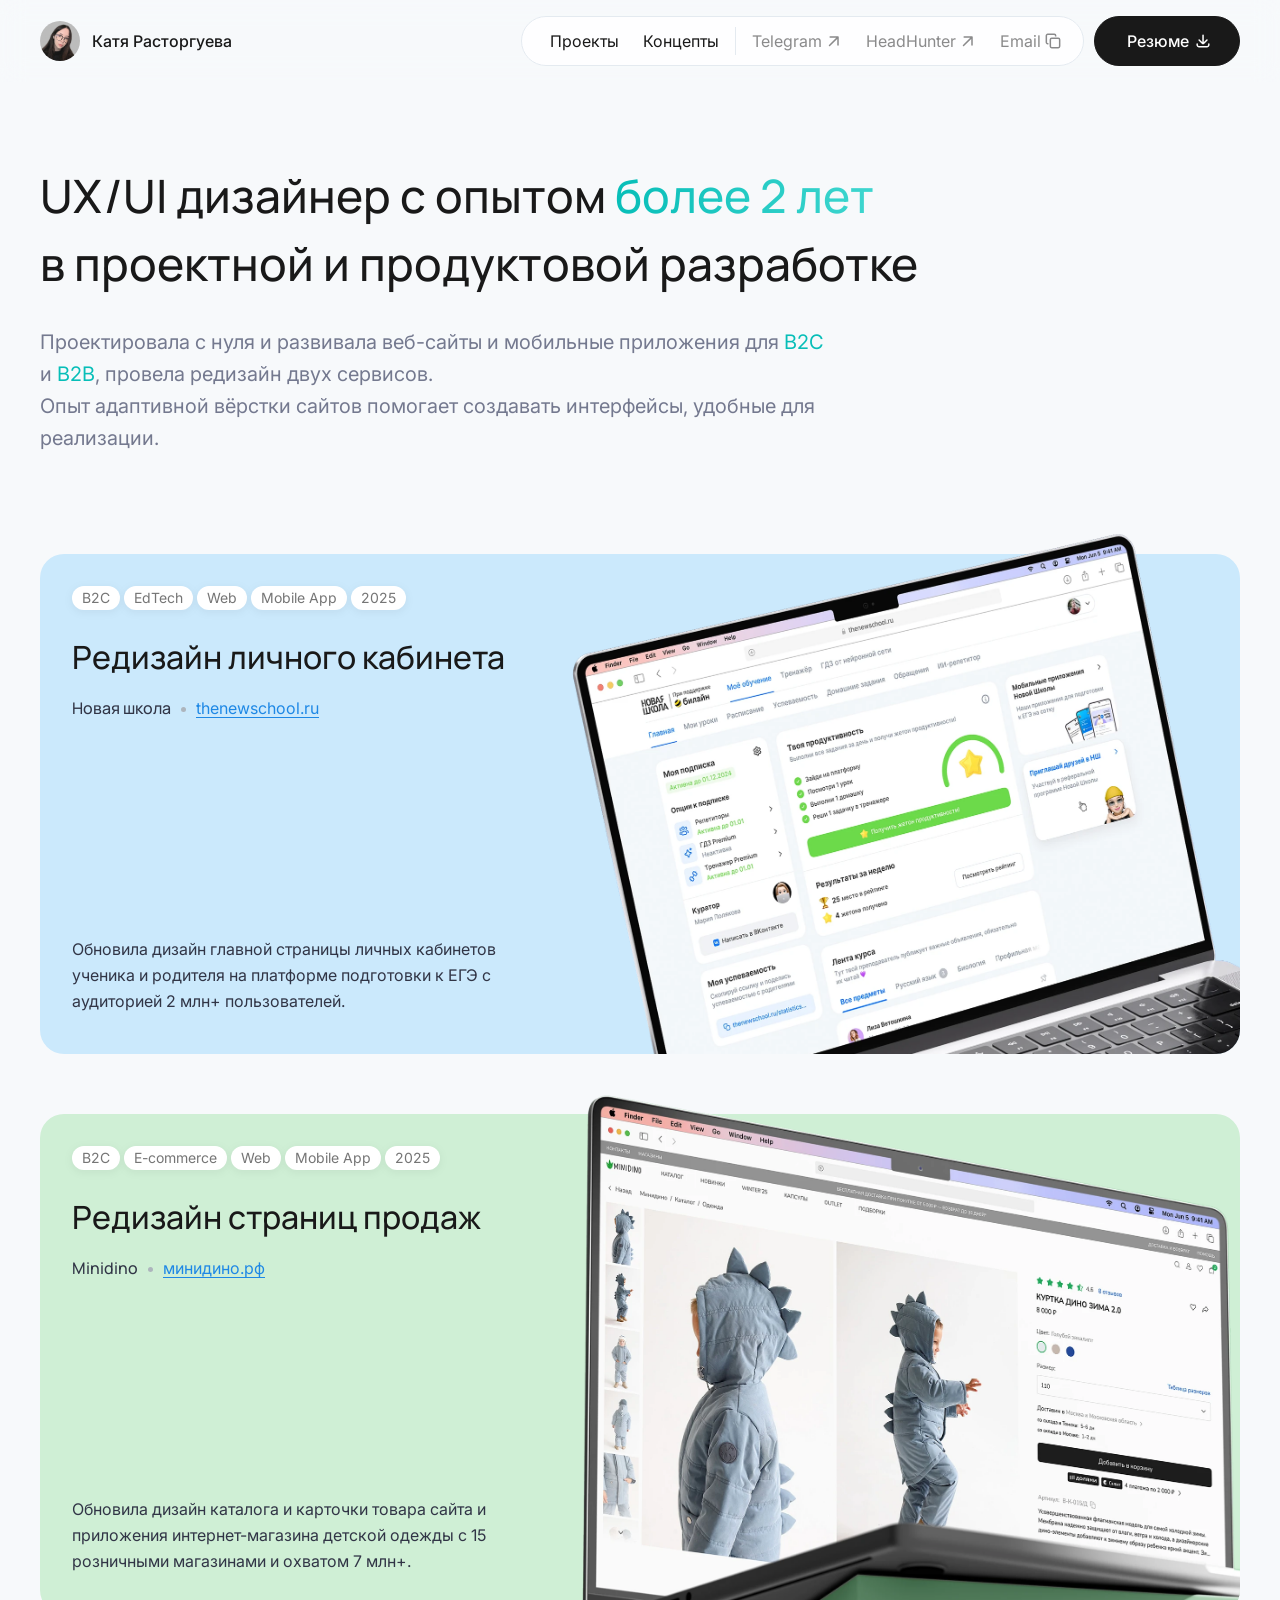
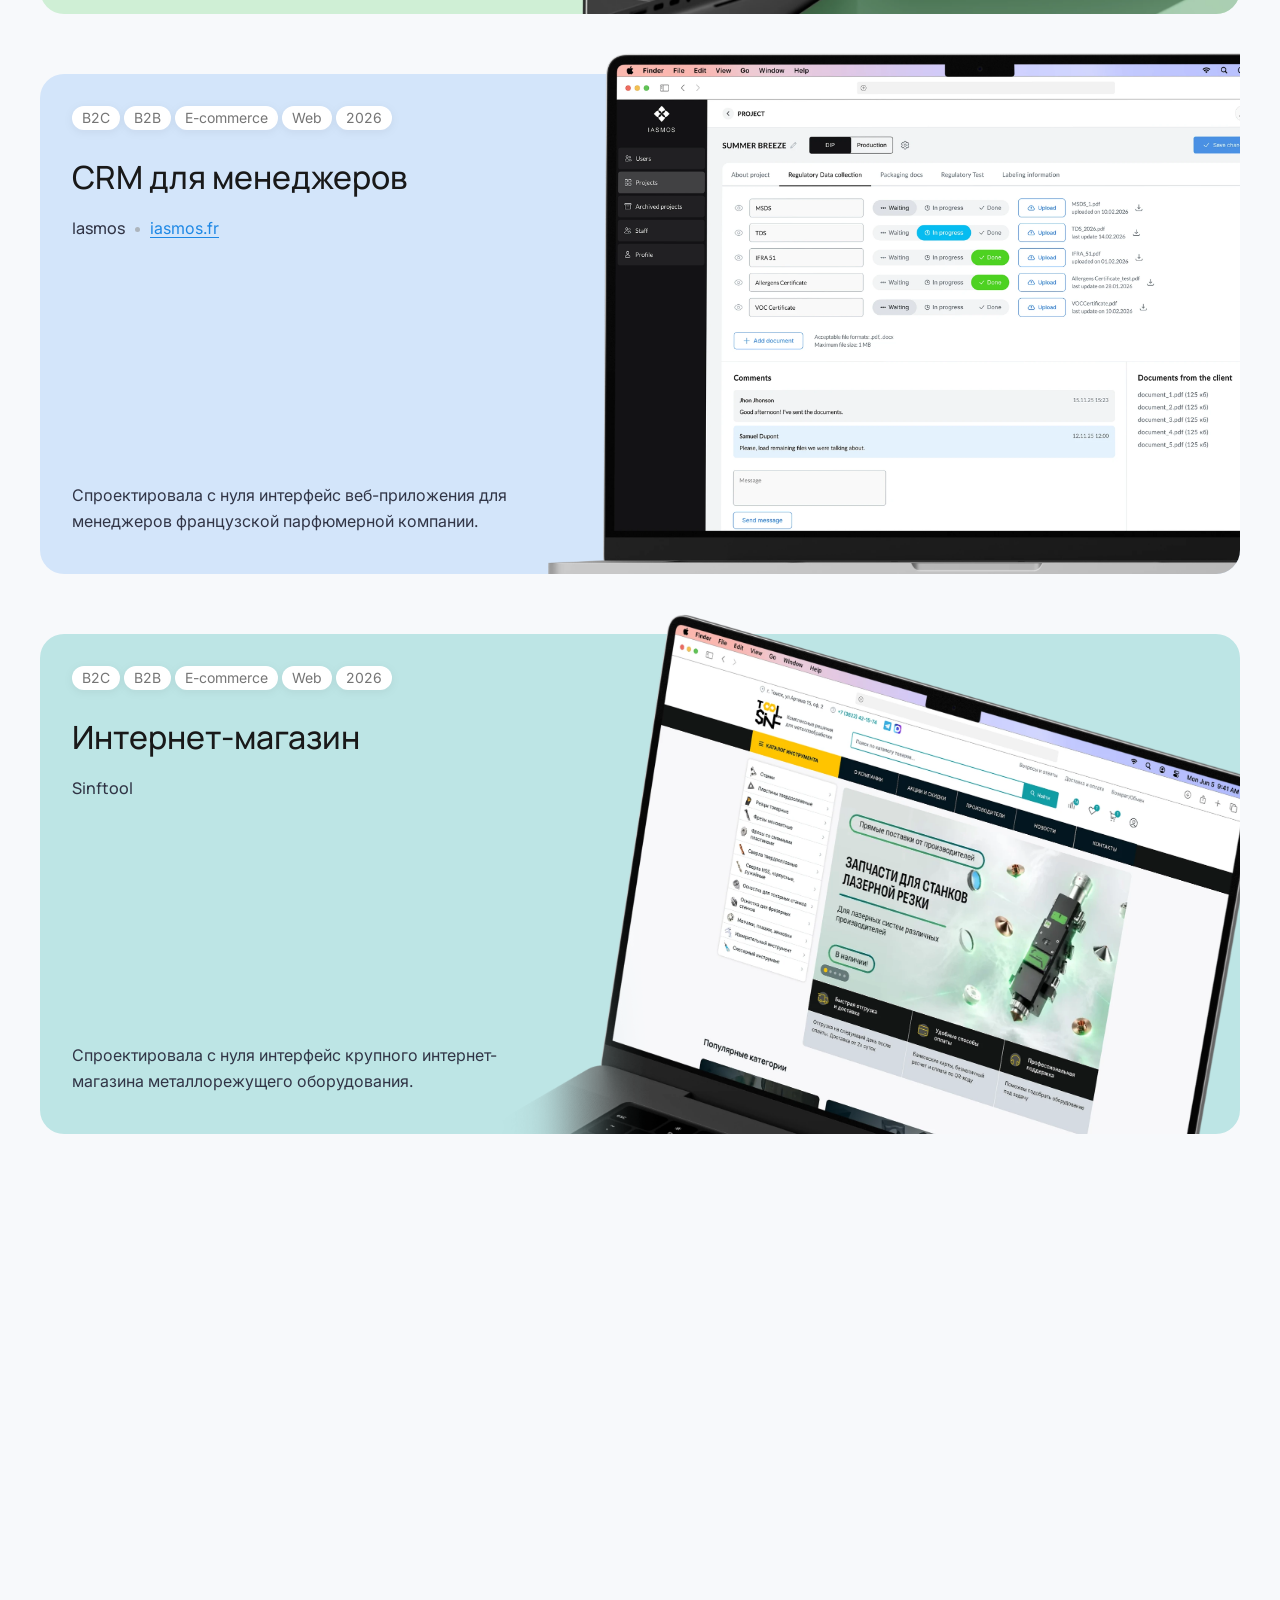
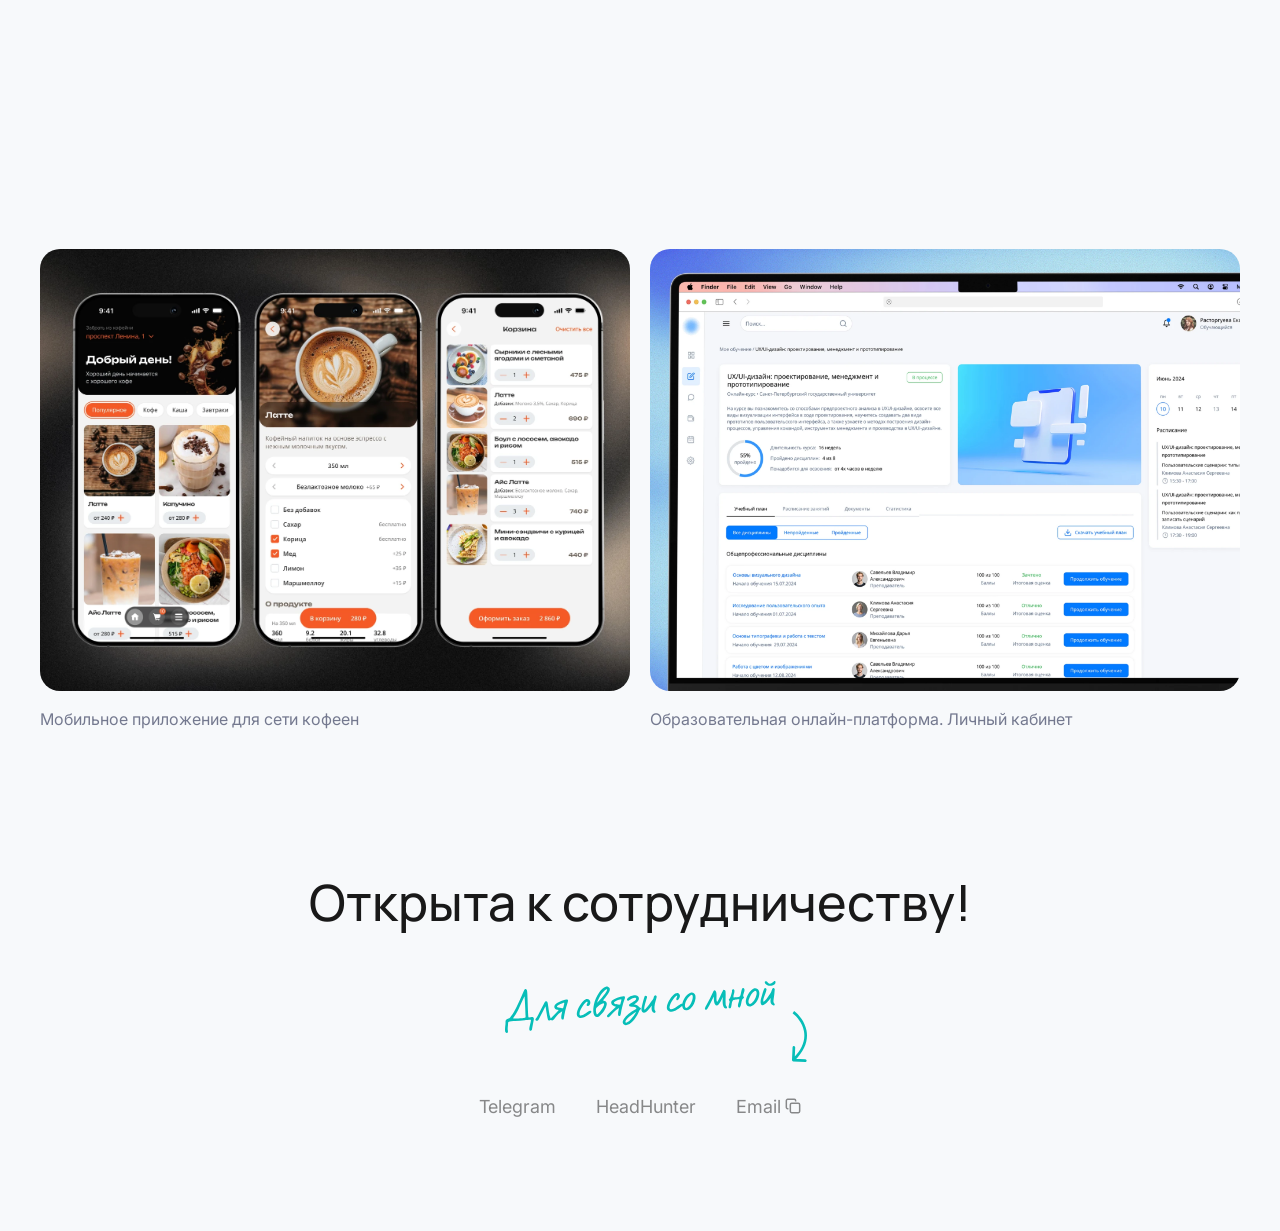
==== commit bd8c46a8: "Правки" ====
--- a/index.html
+++ b/index.html
@@ -34,7 +34,7 @@
           </button>
         </nav>
 
-        <a class="button" href="https://drive.google.com/file/d/18kQTFoeZQX8O2ce5m19VOL4UG-Uj-bxK/view?usp=sharing" target="_blank" rel="noopener">
+        <a class="button" href="assets/rastorgueva-ekaterina-cv.pdf" target="_blank" rel="noopener">
           Резюме <img class="button__icon" src="assets/icons/arrow-white.svg" width="16" height="16" alt="">
         </a>
 
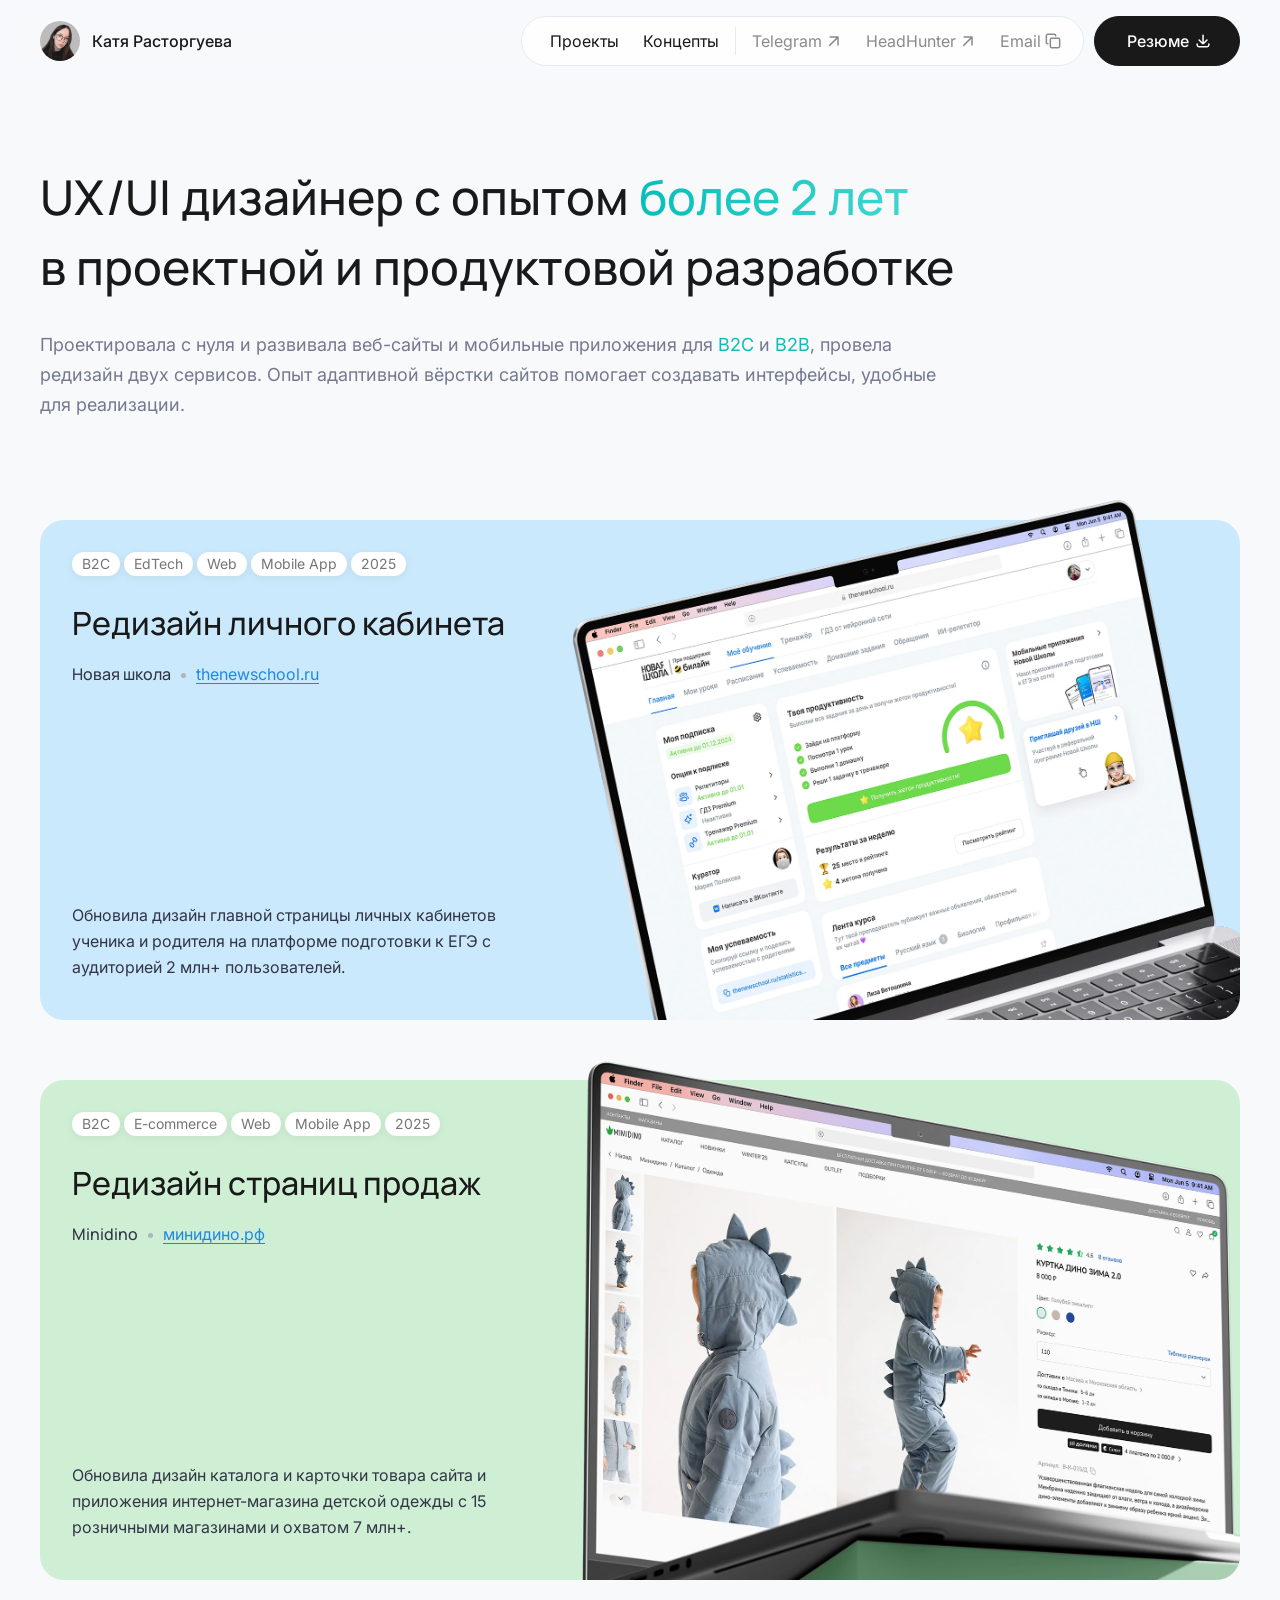
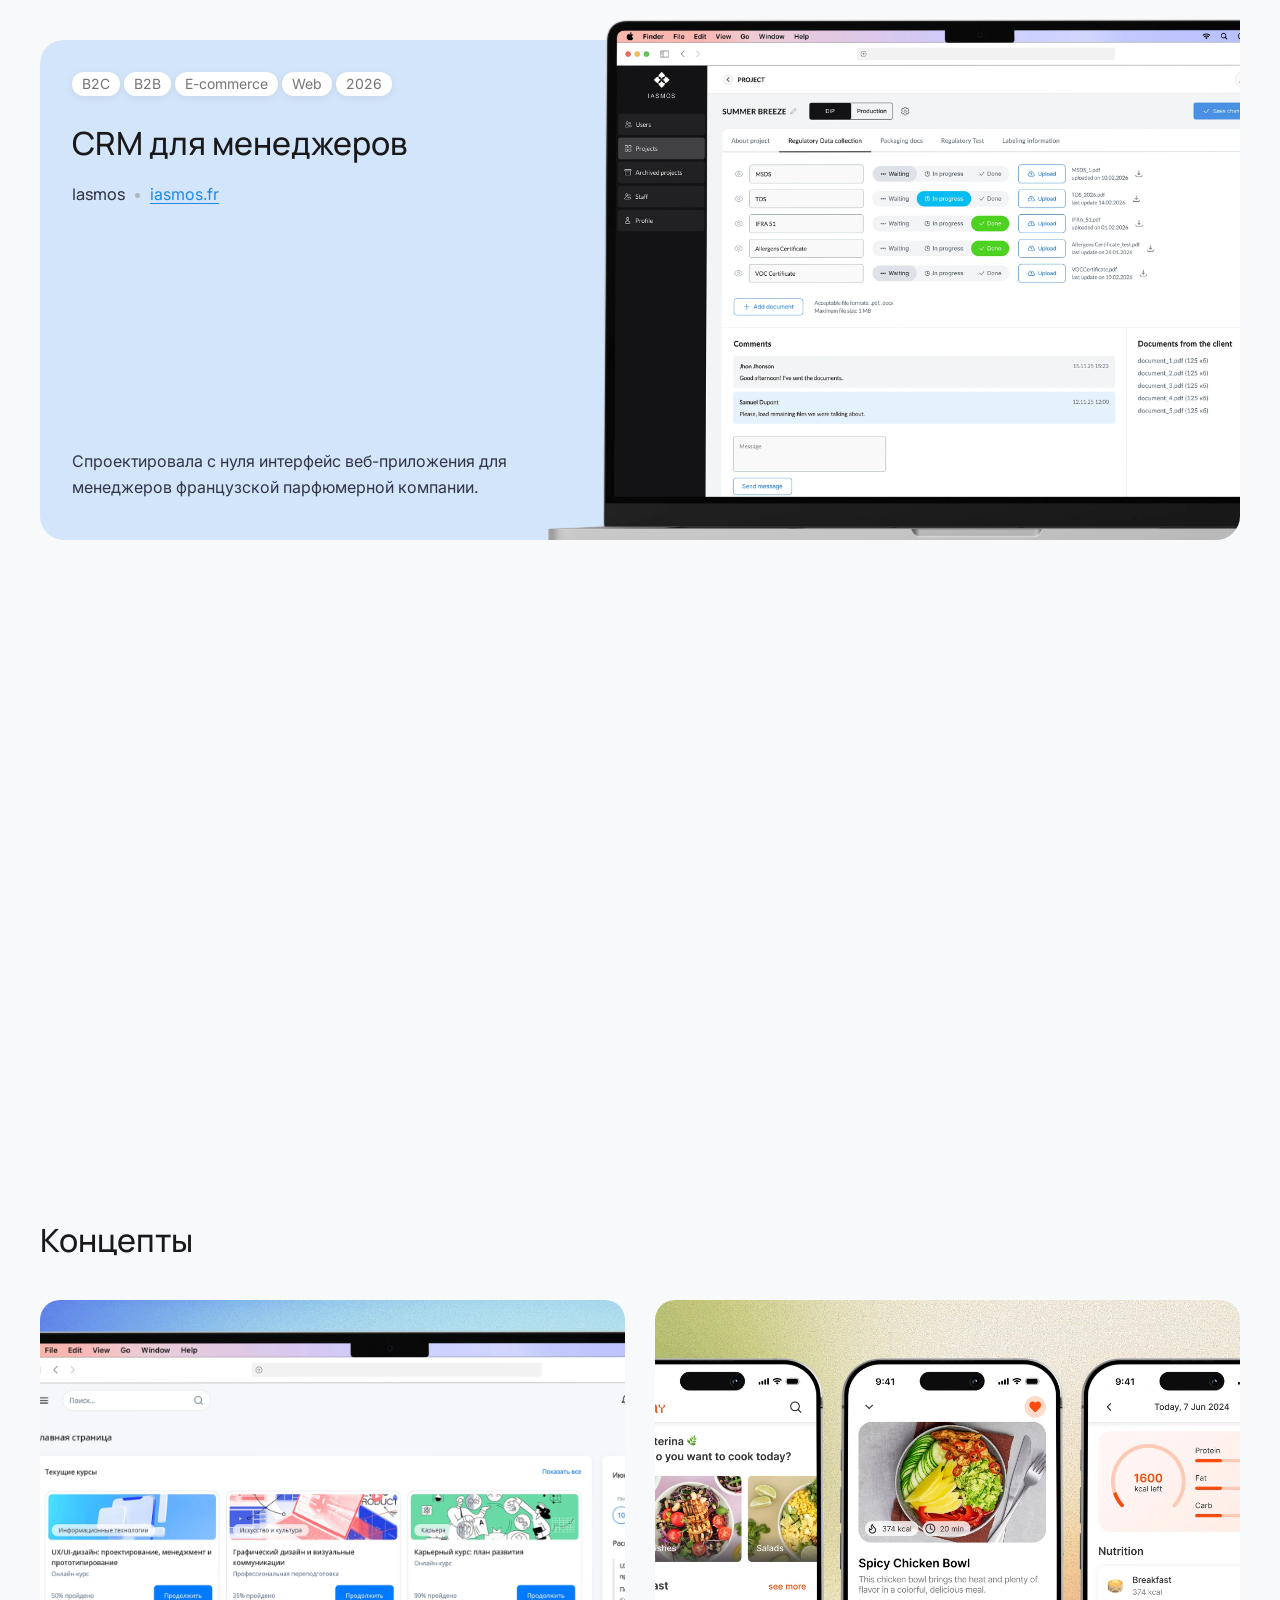
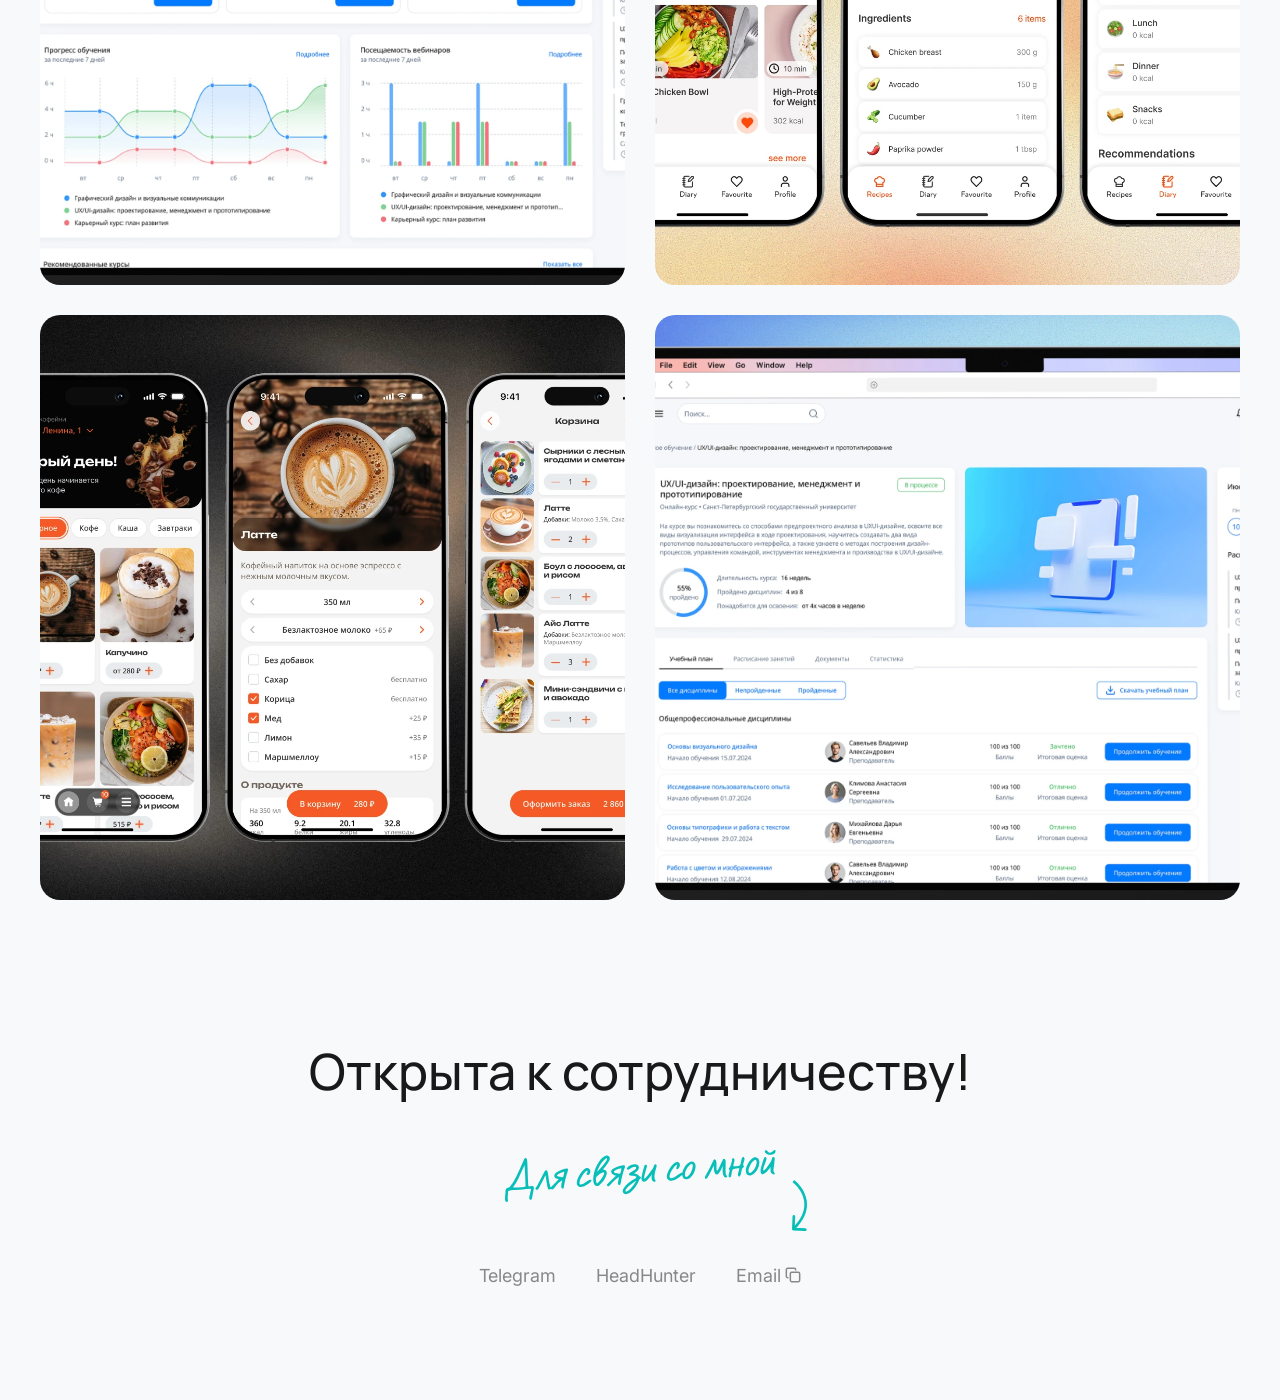
==== commit ac507420: "Правки 30.10" ====
--- a/index.html
+++ b/index.html
@@ -5,6 +5,9 @@
   <meta name="viewport" content="width=device-width, initial-scale=1">
   <title>Катя Расторгуева — UX/UI дизайнер</title>
   <meta name="description" content="Портфолио UX/UI дизайнера: проекты и концепты.">
+  <link rel="icon" href="assets/favicon/favicon.svg" type="image/svg+xml">
+  <link rel="icon" href="assets/favicon/favicon-32.png" type="image/png" sizes="32x32">
+  <link rel="apple-touch-icon" href="assets/favicon/apple-touch-icon.png">
   <link rel="preconnect" href="https://fonts.googleapis.com">
   <link rel="preconnect" href="https://fonts.gstatic.com" crossorigin>
   <link href="https://fonts.googleapis.com/css2?family=Inter:wght@400;500&family=Manrope:wght@500&display=swap" rel="stylesheet">
@@ -53,7 +56,7 @@
         <span class="line"><span class="line__inner">в проектной и продуктовой разработке</span></span>
       </h1>
       <p class="about__text reveal" style="--delay: 450ms">
-        Проектировала с нуля и развивала веб-сайты и мобильные приложения для <span class="accent">B2C</span> и <span class="accent">B2B</span>, провела редизайн двух сервисов.<br>
+        Проектировала с нуля и развивала веб-сайты и мобильные приложения для <span class="accent">B2C</span> и <span class="accent">B2B</span>, провела редизайн двух сервисов.
         Опыт адаптивной вёрстки сайтов помогает создавать интерфейсы, удобные для реализации.
       </p>
     </section>
--- a/styles.css
+++ b/styles.css
@@ -13,8 +13,8 @@
   --font-display: "Manrope", system-ui, sans-serif;
   --font-body: "Inter", system-ui, sans-serif;
 
-  --container: 1200px;
-  --gutter: 24px;
+  --container: 1600px;
+  --gutter: 40px;
   --ease-out: cubic-bezier(0.22, 1, 0.36, 1);
 }
 
@@ -180,8 +180,8 @@
 .about__title {
   font-family: var(--font-display);
   font-weight: 500;
-  font-size: 46px;
-  line-height: 68px;
+  font-size: 48px;
+  line-height: 70px;
 }
 
 /* Line-by-line fade in */
@@ -207,9 +207,9 @@
 }
 
 .about__text {
-  max-width: 800px;
-  font-size: 20px;
-  line-height: 32px;
+  max-width: 900px;
+  font-size: 18px;
+  line-height: 30px;
   color: var(--gray-3);
 }
 
@@ -228,10 +228,11 @@
   padding-bottom: 120px;
 }
 
+/* Proportions follow the 1200×500 Figma card: 500px info + 700px image area */
 .case {
   position: relative;
-  display: flex;
-  min-height: 500px;
+  display: grid;
+  grid-template-columns: minmax(420px, 41.667%) 1fr;
   border-radius: 24px;
   background: var(--case-bg, var(--white));
   isolation: isolate;
@@ -255,7 +256,6 @@
   display: flex;
   flex-direction: column;
   gap: 24px;
-  flex: 0 0 500px;
   padding: 32px 32px 40px;
 }
 
@@ -330,19 +330,19 @@
    so the mockup can still rise above the top edge on hover */
 .case__image {
   position: relative;
-  flex: 1;
+  align-self: end;
   min-width: 0;
+  aspect-ratio: 700 / 500;
   clip-path: inset(-200px 0 0 -500px round 0 0 24px 0);
 }
 
-/* The mockup is 20px taller than the card, so it pokes out of the top edge */
+/* The mockup is 4% (20 of 500px) taller than the card, so it pokes out of the top edge */
 .case__mockup {
   position: absolute;
   bottom: 0;
-  left: 50%;
-  width: 700px;
-  height: 520px;
-  transform: translateX(-50%);
+  left: 0;
+  width: 100%;
+  height: 104%;
   transform-origin: bottom center;
   transition: transform 0.7s var(--ease-out);
 }
@@ -359,7 +359,7 @@
 .case.is-visible .case__mockup img { opacity: 1; }
 
 a.case { cursor: pointer; }
-a.case:hover .case__mockup { transform: translateX(-50%) translateY(-10px) scale(1.02); }
+a.case:hover .case__mockup { transform: translateY(-10px) scale(1.02); }
 .case__link:not(.case__link--muted) { transition: opacity 0.2s ease; }
 .case__link:not(.case__link--muted):hover { opacity: 0.6; }
 .case:focus-visible { outline: 2px solid var(--accent); outline-offset: 4px; }
@@ -383,31 +383,29 @@
 .concepts__grid {
   display: grid;
   grid-template-columns: repeat(2, 1fr);
-  gap: 32px 20px;
-}
-
+  gap: 30px;
+}
+
+/* The whole figure scales on hover so the image and its caption overlay move together */
 .concept {
-  display: flex;
-  flex-direction: column;
-  gap: 16px;
-}
+  position: relative;
+  transition: transform 0.6s var(--ease-out);
+}
+.concept:hover { transform: scale(1.03); }
 
 .concept__image {
   display: block;
   width: 100%;
-  aspect-ratio: 4 / 3;
+  aspect-ratio: 1 / 1;
   padding: 0;
   border: 0;
   overflow: hidden;
   border-radius: 20px;
   background: var(--gray-2);
   cursor: zoom-in;
-  transition: transform 0.6s var(--ease-out), box-shadow 0.6s var(--ease-out);
-}
-.concept__image:hover {
-  transform: scale(1.03);
-  box-shadow: 0 24px 48px -24px rgba(25, 25, 25, 0.3);
-}
+  transition: box-shadow 0.6s var(--ease-out);
+}
+.concept:hover .concept__image { box-shadow: 0 24px 48px -24px rgba(25, 25, 25, 0.3); }
 .concept__image:focus-visible { outline: 2px solid var(--accent); outline-offset: 4px; }
 .concept__image img {
   width: 100%;
@@ -415,11 +413,22 @@
   object-fit: cover;
 }
 
+/* Caption over a dark gradient along the bottom edge of the image, shown on hover / keyboard focus */
 .concept figcaption {
-  font-size: 16px;
+  position: absolute;
+  inset: auto 0 0;
+  padding: 64px 24px 20px;
+  border-radius: 0 0 20px 20px;
+  background: linear-gradient(to top, rgba(25, 25, 25, 0.75), rgba(25, 25, 25, 0.4) 55%, rgba(25, 25, 25, 0));
+  color: var(--white);
+  font-size: 18px;
   line-height: 24px;
-  color: var(--gray-3);
-}
+  pointer-events: none;
+  opacity: 0;
+  transition: opacity 0.3s ease;
+}
+.concept:hover figcaption,
+.concept:focus-within figcaption { opacity: 1; }
 
 /* ---------- Case page ---------- */
 .case-page { padding: 40px var(--gutter) 140px; }
@@ -828,35 +837,8 @@
 }
 
 @media (max-width: 960px) {
-  .case { flex-direction: column; min-height: 0; }
-  /* White veil over the background on hover; the mockup sits above it */
-.case::after {
-  content: "";
-  position: absolute;
-  inset: 0;
-  z-index: -1;
-  border-radius: 24px;
-  background: var(--white);
-  opacity: 0;
-  transition: opacity 0.4s ease;
-  pointer-events: none;
-}
-.case:hover::after { opacity: 0.3; }
-
-.case__info { flex: none; }
+  .case { grid-template-columns: 1fr; }
   .case__image { overflow: hidden; border-radius: 0 0 24px 24px; clip-path: none; }
-  /* Keep the 700×520 frame proportions so the image crop matches Figma */
-  .case__mockup {
-    position: relative;
-    left: auto;
-    width: 100%;
-    max-width: 700px;
-    height: auto;
-    aspect-ratio: 700 / 520;
-    margin-inline: auto;
-    border-radius: 0 0 24px 24px;
-    transform: none;
-  }
   a.case:hover .case__mockup { transform: translateY(-6px); }
 }
 
@@ -895,27 +877,13 @@
   .about__text br { display: none; }
 
   .projects { gap: 32px; padding-bottom: 72px; }
-  /* White veil over the background on hover; the mockup sits above it */
-.case::after {
-  content: "";
-  position: absolute;
-  inset: 0;
-  z-index: -1;
-  border-radius: 24px;
-  background: var(--white);
-  opacity: 0;
-  transition: opacity 0.4s ease;
-  pointer-events: none;
-}
-.case:hover::after { opacity: 0.3; }
-
-.case__info { padding: 24px 20px 28px; gap: 20px; }
+  .case__info { padding: 24px 20px 28px; gap: 20px; }
   .case__title { font-size: 26px; line-height: 34px; }
-  .case__image { height: 240px; }
 
   .concepts { gap: 24px; padding-bottom: 80px; }
   .concepts__title { font-size: 26px; line-height: 34px; }
-  .concepts__grid { grid-template-columns: 1fr; gap: 28px; }
+  .concepts__grid { grid-template-columns: 1fr; gap: 16px; }
+  .concept figcaption { padding: 48px 16px 14px; font-size: 15px; line-height: 22px; }
 
   .footer { gap: 36px; padding-bottom: 64px; }
   .footer__title { font-size: 32px; line-height: 40px; }
